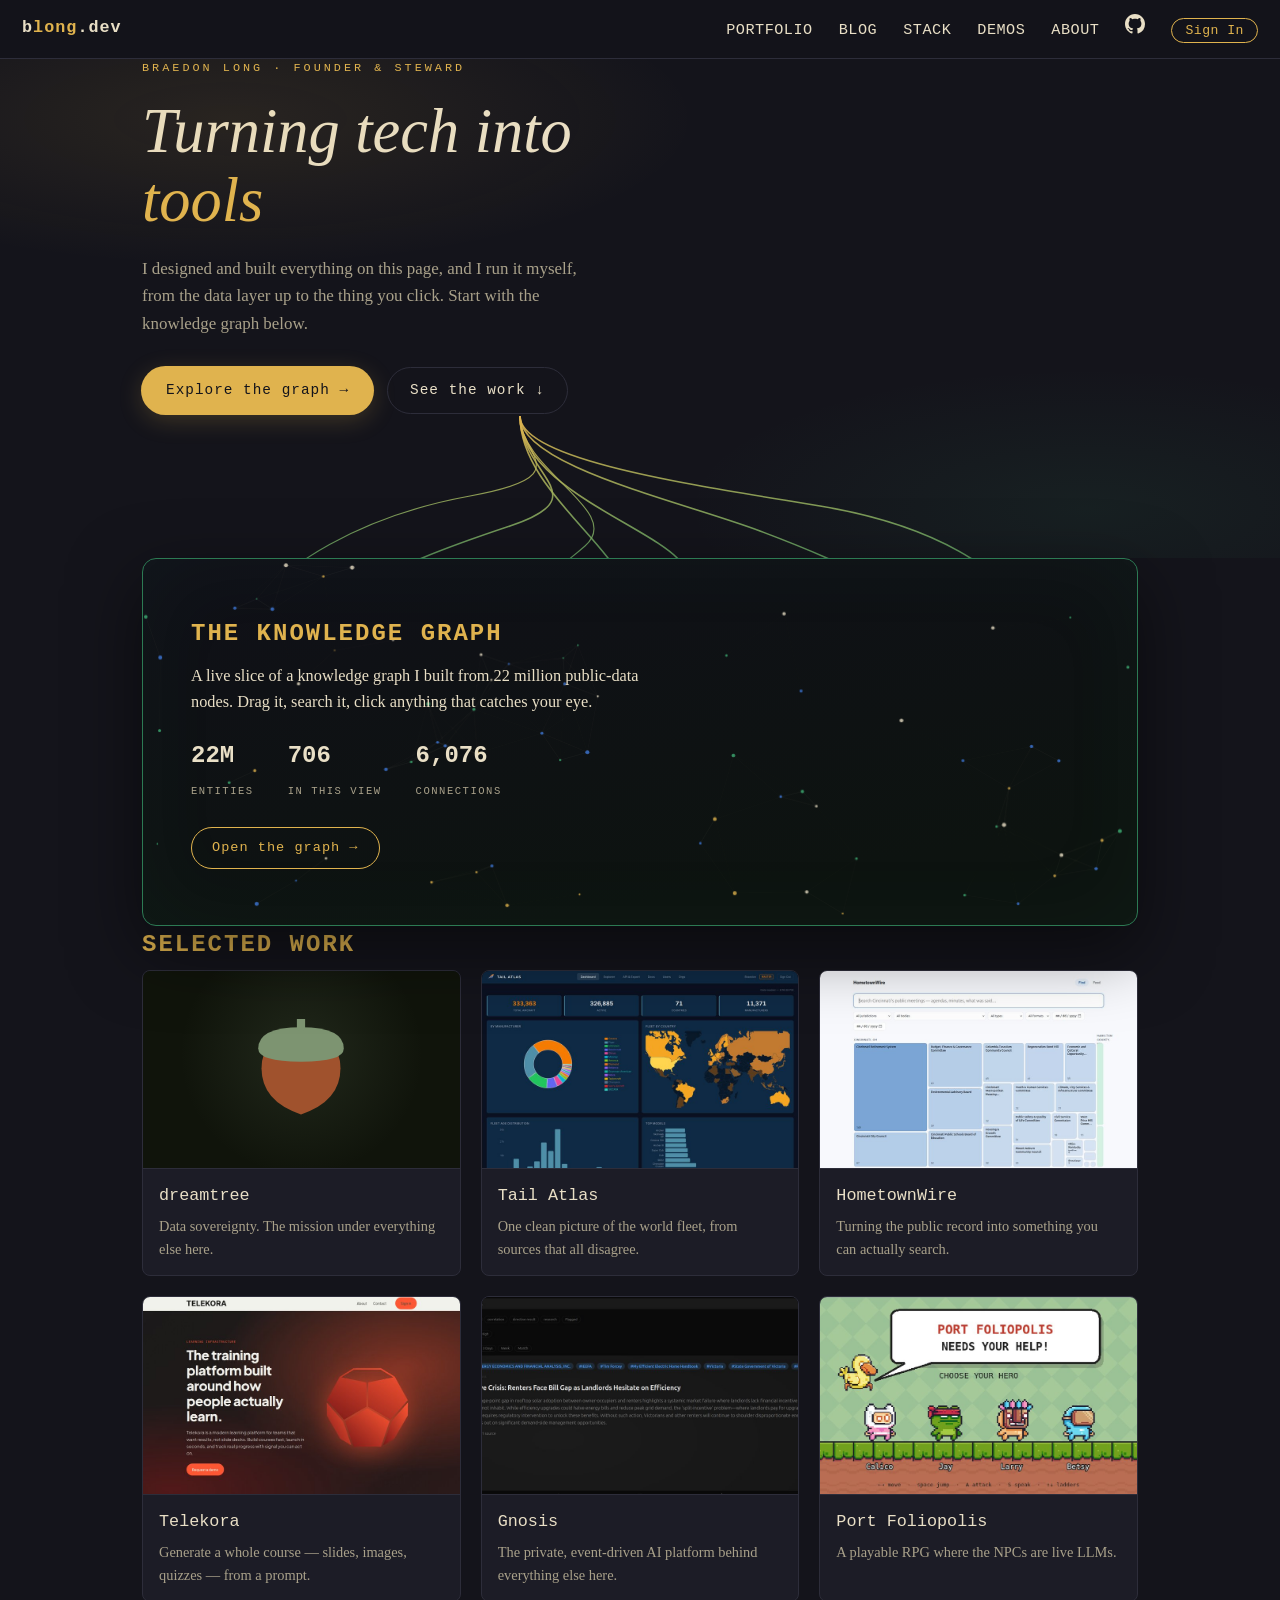
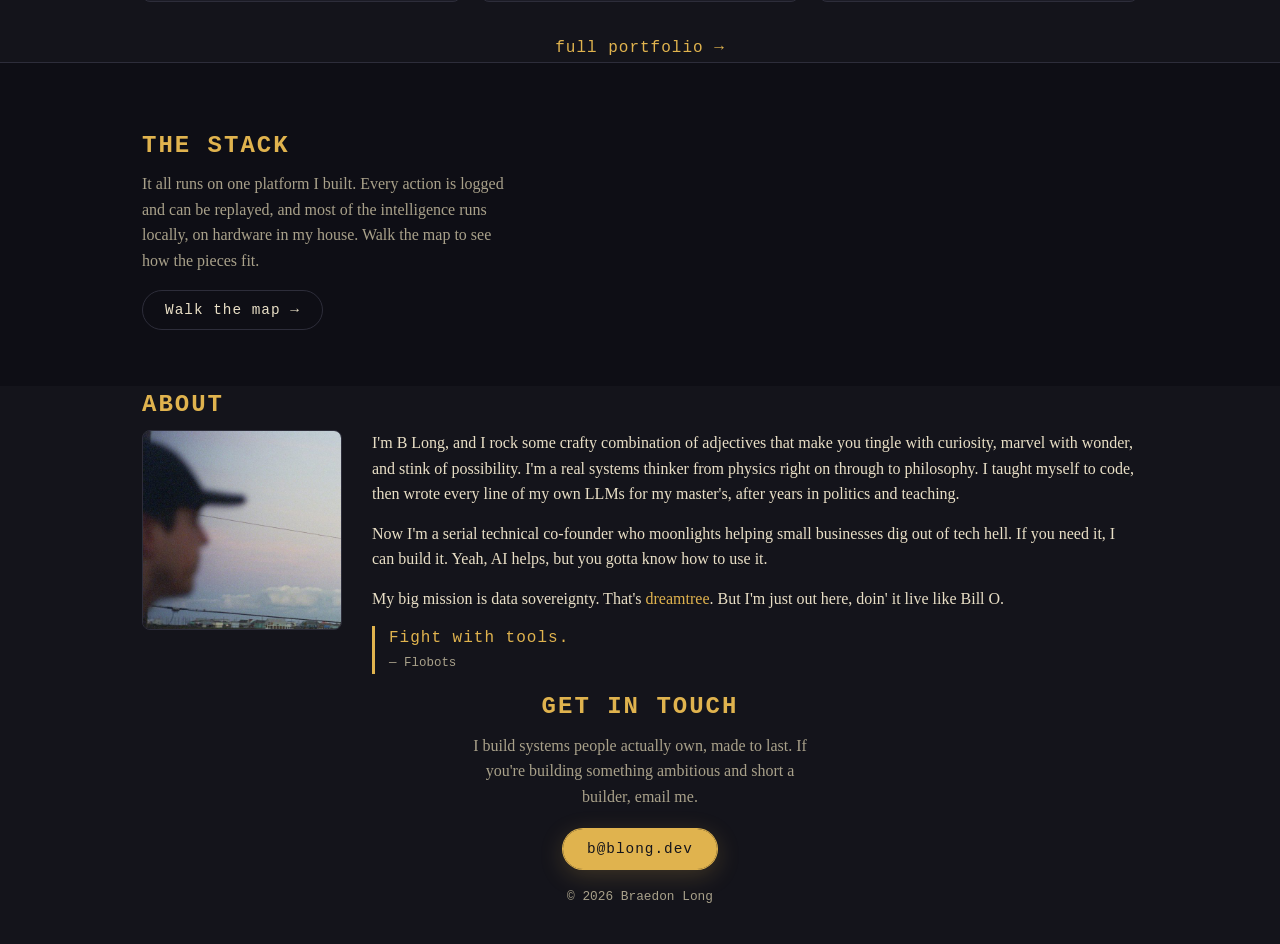
==== index.html @ 85d585c2 "Rebuild home as a landing page; move game to /demos - New DreamTree-tinted lander at index.html: her" ====
<!doctype html>
<html lang="en">
<head>
  <meta charset="utf-8">
  <title>Braedon Long — blong.dev</title>
  <meta name="viewport" content="width=device-width, initial-scale=1, viewport-fit=cover">
  <meta name="description" content="Braedon Long turns technology into tools people own. Explore the systems, the platform, and the demos behind the work.">
  <link rel="icon" type="image/svg+xml" href="/favicon.svg">
  <link rel="icon" type="image/png" href="/favicon.png">
  <link rel="apple-touch-icon" href="/apple-touch-icon.png">
  <meta name="theme-color" content="#0a0a0a">
  <link rel="stylesheet" href="/site.css">
  <script src="/site.js" defer></script>
  <style>
    /* ── lander-only styles (shell) — obsidian grove: gold canopy, green roots ── */
    :root{ --moss:#3fae74; --moss-dim:#2c7a53; }
    main.lander{max-width:none;padding:0;}
    .lander section{border-bottom:none;padding:0;}
    .wrap{max-width:1040px;margin:0 auto;padding:0 22px;}

    /* hero — canopy. Copy lives here; the roots pull the eye down into the graph. */
    .dt-hero{position:relative;padding:72px 0 0;overflow:hidden;}
    .dt-hero::before{content:"";position:absolute;inset:0;pointer-events:none;
      background:
        radial-gradient(52% 42% at 18% 12%, rgba(224,179,78,.10), transparent 70%),
        radial-gradient(45% 40% at 85% 90%, rgba(63,174,116,.08), transparent 70%);}
    .dt-eyebrow{font-family:'Courier New',monospace;font-size:.74rem;letter-spacing:3px;
      text-transform:uppercase;color:var(--gold);margin:0 0 18px;}
    .dt-hero h1{font-family:Georgia,serif;font-style:italic;font-weight:normal;
      font-size:clamp(2.1rem,5.6vw,3.9rem);line-height:1.12;letter-spacing:0;
      text-transform:none;color:var(--parchment);margin:0 0 20px;max-width:17ch;}
    .dt-hero h1 em{font-style:italic;color:var(--gold);}
    .dt-sub{color:var(--parchment-dim);font-size:1.06rem;max-width:52ch;margin:0 0 30px;}
    .dt-ctas{display:flex;gap:14px;flex-wrap:wrap;align-items:center;margin-bottom:8px;}
    .btn-root{font-family:'Courier New',monospace;font-size:.9rem;letter-spacing:1px;
      color:var(--obsidian);background:var(--gold);border-radius:99px;padding:12px 24px;
      box-shadow:0 0 0 1px var(--gold), 0 6px 24px rgba(224,179,78,.22);
      transition:transform .15s, box-shadow .15s;}
    .btn-root:hover{text-decoration:none;transform:translateY(-2px);
      box-shadow:0 0 0 1px var(--gold), 0 10px 32px rgba(224,179,78,.34);}
    .btn-ghost{font-family:'Courier New',monospace;font-size:.9rem;letter-spacing:1px;
      color:var(--parchment);border:1px solid var(--line);border-radius:99px;padding:11px 22px;}
    .btn-ghost:hover{text-decoration:none;border-color:var(--moss);color:var(--moss);}

    /* the roots — grow out of the hero, terminate in the graph panel */
    .dt-roots{display:block;width:100%;height:200px;margin:-6px 0 -58px;pointer-events:none;}
    .dt-roots path{fill:none;stroke:url(#rootGrad);stroke-width:1.6;stroke-linecap:round;
      stroke-dasharray:1;stroke-dashoffset:1;animation:grow 2.4s ease-out forwards;}
    .dt-roots path:nth-child(odd){animation-delay:.35s;}
    .dt-roots path:nth-child(3n){animation-delay:.7s;stroke-width:1.1;}
    .dt-roots circle{fill:var(--moss);opacity:0;animation:tip 1s ease-out 2.2s forwards;}
    @keyframes grow{to{stroke-dashoffset:0;}}
    @keyframes tip{to{opacity:.85;}}
    @media (prefers-reduced-motion: reduce){
      .dt-roots path{animation:none;stroke-dashoffset:0;}
      .dt-roots circle{animation:none;opacity:.85;}
    }

    /* the graph panel — where the roots lead; the whole panel is the click */
    .dt-kg{position:relative;display:block;border:1px solid var(--moss-dim);border-radius:14px;
      background:linear-gradient(170deg,#101018,#0d1310 80%);overflow:hidden;
      padding:56px 48px;margin:0 auto;max-width:996px;
      box-shadow:0 24px 70px rgba(0,0,0,.5), inset 0 0 90px rgba(63,174,116,.05);
      transition:border-color .2s, box-shadow .2s;}
    .dt-kg:hover{text-decoration:none;border-color:var(--gold);
      box-shadow:0 24px 70px rgba(0,0,0,.55), 0 0 44px rgba(224,179,78,.13);}
    .dt-kg canvas{position:absolute;inset:0;width:100%;height:100%;pointer-events:none;}
    .dt-kg .kg-body{position:relative;max-width:30rem;}
    .dt-kg h2{margin-bottom:10px;}
    .dt-kg .kg-line{color:var(--parchment);font-size:1.02rem;margin:0 0 22px;}
    .dt-stats{display:flex;gap:34px;flex-wrap:wrap;margin:0 0 26px;}
    .dt-stat b{display:block;font-family:'Courier New',monospace;font-weight:bold;
      font-size:1.5rem;color:var(--parchment);}
    .dt-stat span{font-family:'Courier New',monospace;font-size:.66rem;letter-spacing:1.5px;
      text-transform:uppercase;color:var(--parchment-dim);}
    .kg-cta{display:inline-block;font-family:'Courier New',monospace;font-size:.85rem;
      letter-spacing:1px;color:var(--gold);border:1px solid var(--gold);border-radius:99px;padding:9px 20px;}
    .dt-kg:hover .kg-cta{background:var(--gold);color:var(--obsidian);}

    /* selected work + stack strip + closer */
    .dt-work{padding:76px 0 64px;}
    .dt-more{text-align:center;margin:34px 0 0;font-family:'Courier New',monospace;letter-spacing:1px;}
    .dt-stack{position:relative;border-top:1px solid var(--line);border-bottom:1px solid var(--line);
      background:#0e0e15 url('/stack/system-map.svg') center/cover no-repeat;}
    .dt-stack::before{content:"";position:absolute;inset:0;
      background:linear-gradient(90deg, rgba(14,14,21,.97) 34%, rgba(14,14,21,.72));}
    .dt-stack .wrap{position:relative;padding-top:64px;padding-bottom:64px;}
    .dt-stack p{color:var(--parchment-dim);max-width:46ch;margin:0 0 22px;}
    .dt-close{text-align:center;padding:78px 22px 70px;}
    .dt-close p{color:var(--parchment-dim);max-width:44ch;margin:0 auto 26px;}
    .dt-about{padding:72px 0;}

    @media(max-width:640px){
      .dt-hero{padding-top:48px;}
      .dt-roots{height:120px;margin-bottom:-34px;}
      .dt-kg{padding:40px 24px;margin:0 14px;}
      .dt-stats{gap:22px;}
    }
  </style>
</head>
<body>
  <main class="lander">

    <!-- ═══ hero — the canopy ═══ -->
    <section class="dt-hero">
      <div class="wrap">
        <p class="dt-eyebrow">Braedon Long · founder &amp; steward</p>
        <h1>Turning tech into <em>tools</em></h1>
        <p class="dt-sub">I designed and built everything on this page, and I run it myself, from the data layer up to the thing you click. Start with the knowledge graph below.</p>
        <div class="dt-ctas">
          <a class="btn-root" href="/demos/powergraph">Explore the graph →</a>
          <a class="btn-ghost" href="#work">See the work ↓</a>
        </div>
      </div>

      <!-- the roots: gold canopy fading to living green, ending at the graph -->
      <svg class="dt-roots" viewBox="0 0 1200 200" preserveAspectRatio="xMidYMax meet" aria-hidden="true">
        <defs>
          <linearGradient id="rootGrad" x1="0" y1="0" x2="0" y2="1">
            <stop offset="0" stop-color="#e0b34e" stop-opacity=".9"/>
            <stop offset="1" stop-color="#3fae74" stop-opacity=".8"/>
          </linearGradient>
        </defs>
        <path pathLength="1" d="M480,0 C480,60 560,80 470,110 C380,140 330,160 300,196"/>
        <path pathLength="1" d="M480,0 C480,55 585,95 545,130 C505,165 480,175 460,196"/>
        <path pathLength="1" d="M480,0 C480,70 610,110 640,145 C670,180 690,188 700,196"/>
        <path pathLength="1" d="M480,0 C480,50 640,85 720,115 C800,145 850,170 880,196"/>
        <path pathLength="1" d="M480,0 C480,40 540,60 430,80 C320,100 240,150 210,196"/>
        <path pathLength="1" d="M480,0 C480,45 660,70 780,90 C900,110 960,155 990,196"/>
        <path pathLength="1" d="M480,0 C480,80 598,140 590,196"/>
        <circle cx="300" cy="196" r="2.5"/><circle cx="460" cy="196" r="2"/>
        <circle cx="590" cy="196" r="2.5"/><circle cx="700" cy="196" r="2"/>
        <circle cx="880" cy="196" r="2.5"/><circle cx="990" cy="196" r="2"/>
        <circle cx="210" cy="196" r="2"/>
      </svg>
    </section>

    <!-- ═══ the graph — where the roots lead; one big click ═══ -->
    <section>
      <a class="dt-kg" href="/demos/powergraph" aria-label="Explore the World Power Graph demo">
        <canvas id="kgc" aria-hidden="true"></canvas>
        <div class="kg-body">
          <h2>The Knowledge Graph</h2>
          <p class="kg-line">A live slice of a knowledge graph I built from 22 million public-data nodes. Drag it, search it, click anything that catches your eye.</p>
          <div class="dt-stats">
            <div class="dt-stat"><b>22M</b><span>entities</span></div>
            <div class="dt-stat"><b>706</b><span>in this view</span></div>
            <div class="dt-stat"><b>6,076</b><span>connections</span></div>
          </div>
          <span class="kg-cta">Open the graph →</span>
        </div>
      </a>
    </section>

    <!-- ═══ selected work ═══ -->
    <section class="dt-work" id="work">
      <div class="wrap">
        <h2>Selected Work</h2>
        <div class="tiles">
          <a class="tile" href="https://dreamtree.org" target="_blank" rel="noopener">
            <div class="shot" style="background:url('/assets/portfolio/dreamtree-acorn.svg') no-repeat center/auto 52%, radial-gradient(circle at 50% 42%, rgba(125,148,113,.16), transparent 62%), #10140b"></div>
            <div class="body"><div class="name">dreamtree</div>
              <div class="one">Data sovereignty. The mission under everything else here.</div></div>
          </a>
          <a class="tile" href="/projects/tail-atlas">
            <div class="shot" style="background-image:url('/assets/portfolio/tailatlas.jpg')"></div>
            <div class="body"><div class="name">Tail Atlas</div>
              <div class="one">One clean picture of the world fleet, from sources that all disagree.</div></div>
          </a>
          <a class="tile" href="/projects/hometownwire">
            <div class="shot" style="background-image:url('/assets/portfolio/hometownwire.jpg')"></div>
            <div class="body"><div class="name">HometownWire</div>
              <div class="one">Turning the public record into something you can actually search.</div></div>
          </a>
          <a class="tile" href="/projects/telekora">
            <div class="shot" style="background-image:url('/assets/portfolio/telekora.jpg')"></div>
            <div class="body"><div class="name">Telekora</div>
              <div class="one">Generate a whole course — slides, images, quizzes — from a prompt.</div></div>
          </a>
          <a class="tile" href="/projects/gnosis">
            <div class="shot" style="background-image:url('/assets/portfolio/feed.jpg')"></div>
            <div class="body"><div class="name">Gnosis</div>
              <div class="one">The private, event-driven AI platform behind everything else here.</div></div>
          </a>
          <a class="tile" href="/demos/port-foliopolis">
            <div class="shot" style="background-image:url('/assets/portfolio/portfoliopolis.jpg')"></div>
            <div class="body"><div class="name">Port Foliopolis</div>
              <div class="one">A playable RPG where the NPCs are live LLMs.</div></div>
          </a>
        </div>
        <p class="dt-more"><a href="/portfolio">full portfolio →</a></p>
      </div>
    </section>

    <!-- ═══ the stack — map teaser ═══ -->
    <section class="dt-stack">
      <div class="wrap">
        <h2>The Stack</h2>
        <p>It all runs on one platform I built. Every action is logged and can be replayed, and most of the intelligence runs locally, on hardware in my house. Walk the map to see how the pieces fit.</p>
        <a class="btn-ghost" href="/stack">Walk the map →</a>
      </div>
    </section>

    <!-- ═══ about — his voice, at the bottom ═══ -->
    <section class="dt-about">
      <div class="wrap">
        <h2>About</h2>
        <div class="about-grid">
          <img src="/assets/portfolio/braedon.jpg" alt="Braedon Long">
          <div>
            <p>I'm B Long, and I rock some crafty combination of adjectives that make you tingle with curiosity, marvel with wonder, and stink of possibility. I'm a real systems thinker from physics right on through to philosophy. I taught myself to code, then wrote every line of my own LLMs for my master's, after years in politics and teaching.</p>
            <p>Now I'm a serial technical co-founder who moonlights helping small businesses dig out of tech hell. If you need it, I can build it. Yeah, AI helps, but you gotta know how to use it.</p>
            <p>My big mission is data sovereignty. That's <a href="https://dreamtree.org" target="_blank" rel="noopener">dreamtree</a>. But I'm just out here, doin' it live like Bill O.</p>
            <p class="creed">Fight with tools.<span>— Flobots</span></p>
          </div>
        </div>
      </div>
    </section>

    <!-- ═══ closer ═══ -->
    <section class="dt-close">
      <h2>Get in touch</h2>
      <p>I build systems people actually own, made to last. If you're building something ambitious and short a builder, email me.</p>
      <a class="btn-root" href="mailto:b@blong.dev">b@blong.dev</a>
    </section>

  </main>

  <script>
    // Constellation drift inside the graph panel — a taste of the KG before the click.
    (function () {
      const cv = document.getElementById('kgc'), cx = cv.getContext('2d');
      const still = matchMedia('(prefers-reduced-motion: reduce)').matches;
      const COLORS = ['#e0b34e', '#3fae74', '#e9dfc6', '#3f78d8'];
      let W, H, pts = [];
      function size() {
        const r = cv.parentElement.getBoundingClientRect();
        W = cv.width = r.width * devicePixelRatio; H = cv.height = r.height * devicePixelRatio;
        const n = Math.min(70, Math.floor(r.width / 14));
        pts = Array.from({ length: n }, () => ({
          x: Math.random() * W, y: Math.random() * H,
          vx: (Math.random() - .5) * .12 * devicePixelRatio, vy: (Math.random() - .5) * .12 * devicePixelRatio,
          r: (Math.random() * 1.4 + .7) * devicePixelRatio, c: COLORS[Math.random() * COLORS.length | 0],
        }));
      }
      function frame() {
        cx.clearRect(0, 0, W, H);
        const link = 110 * devicePixelRatio;
        for (let i = 0; i < pts.length; i++) for (let j = i + 1; j < pts.length; j++) {
          const a = pts[i], b = pts[j], d = Math.hypot(a.x - b.x, a.y - b.y);
          if (d < link) {
            cx.strokeStyle = 'rgba(233,223,198,' + (0.10 * (1 - d / link)).toFixed(3) + ')';
            cx.lineWidth = devicePixelRatio * .6;
            cx.beginPath(); cx.moveTo(a.x, a.y); cx.lineTo(b.x, b.y); cx.stroke();
          }
        }
        for (const p of pts) {
          p.x = (p.x + p.vx + W) % W; p.y = (p.y + p.vy + H) % H;
          cx.globalAlpha = .8; cx.fillStyle = p.c;
          cx.beginPath(); cx.arc(p.x, p.y, p.r, 0, 7); cx.fill(); cx.globalAlpha = 1;
        }
        if (!still) requestAnimationFrame(frame);
      }
      size(); frame();
      addEventListener('resize', () => { size(); if (still) frame(); });
    })();
  </script>
</body>
</html>
---- site.css ----
/* blong.dev — shared site styles (obsidian + parchment).
   Loaded by every page; nav + footer are injected by site.js. */
:root{
  --obsidian:#14141b; --obsidian-2:#1c1c26; --line:#2d2d3a;
  --parchment:#e9dfc6; --parchment-dim:#a9a18a; --gold:#e0b34e;
  --red:#e0502a; --blue:#3f78d8; --green:#3fae74;
}
*{box-sizing:border-box;}
html{scroll-behavior:smooth;}
body{margin:0;background:var(--obsidian);color:var(--parchment);
  font-family:Georgia,'Times New Roman',serif;line-height:1.6;
  min-height:100vh;display:flex;flex-direction:column;}
a{color:var(--gold);text-decoration:none;}
a:hover{text-decoration:underline;}
h1,h2,h3,nav,.mono,.badge,.brand{font-family:'Courier New',monospace;}

/* ===== nav (injected by site.js) ===== */
nav{position:sticky;top:0;z-index:50;display:flex;align-items:center;justify-content:space-between;
  padding:14px 22px;background:rgba(20,20,27,.92);backdrop-filter:blur(6px);border-bottom:1px solid var(--line);}
.brand{font-weight:bold;font-size:1.05rem;color:var(--parchment);letter-spacing:1px;}
.brand b{color:var(--gold);}
.nav-links a{color:var(--parchment);margin-left:26px;font-size:.95rem;letter-spacing:.5px;text-transform:uppercase;}
.nav-links a:hover{color:var(--gold);text-decoration:none;}
.nav-links a.active{color:var(--gold);border-bottom:2px solid var(--gold);padding-bottom:2px;}
.nav-links a.signin{border:1px solid var(--gold);color:var(--gold);padding:4px 13px;border-radius:99px;font-size:.82rem;text-transform:none;}
.nav-links a.signin:hover{background:var(--gold);color:var(--obsidian);text-decoration:none;}
.nav-links a.gh-link{display:inline-flex;align-items:center;padding:0;}
.nav-links a.gh-link svg{fill:var(--parchment);display:block;}
.nav-links a.gh-link:hover svg{fill:var(--gold);}
.nav-toggle{display:none;background:none;border:none;color:var(--parchment);font-size:1.5rem;line-height:1;cursor:pointer;padding:0 2px;font-family:inherit;}
.nav-toggle:hover{color:var(--gold);}

main{flex:1;width:100%;max-width:1040px;margin:0 auto;padding:0 22px;}
section{padding:54px 0;border-bottom:1px solid var(--line);}
section:last-of-type{border-bottom:none;}
h2{font-size:1.5rem;color:var(--gold);margin:0 0 6px;letter-spacing:2px;text-transform:uppercase;}
.section-sub{color:var(--parchment-dim);margin:0 0 28px;font-size:.95rem;}
.page-head{padding:46px 0 10px;}

/* ===== Home: the Gameboy ===== */
/* The device is one fixed-aspect unit; its size is the largest box that fits
   both 84vh tall and 94vw wide (capped), so it spans phone -> desktop cleanly. */
.gb-stage{display:flex;flex-direction:column;align-items:center;justify-content:center;
  flex:1;padding:14px 12px 8px;}
.gb{
  position:relative;
  aspect-ratio:2 / 3;
  height:min(86vh, 94vw * 3 / 2, 600px);
  background:linear-gradient(157deg,#26262f,#15151c 72%);
  border:1px solid #34343f;
  border-radius:18px 18px 64px 18px;
  box-shadow:0 18px 50px rgba(0,0,0,.55), inset 0 1px 0 rgba(255,255,255,.06);
  padding:2.4% 3.2% 2.8%;
  display:flex;flex-direction:column;
  font-family:'Courier New',monospace;
  user-select:none;-webkit-user-select:none;
}
.gb-top{display:flex;align-items:center;gap:7px;color:var(--parchment-dim);
  font-size:.58rem;letter-spacing:1.5px;text-transform:uppercase;padding:0 2% 1%;}
.gb-led{width:7px;height:7px;border-radius:50%;background:var(--red);box-shadow:0 0 6px var(--red);}
.gb-top .grille{margin-left:auto;display:flex;gap:3px;}
.gb-top .grille i{display:block;width:2px;height:9px;background:#2d2d3a;border-radius:2px;}

.gb-screen-frame{background:#0b0b11;border:1px solid #2d2d3a;
  border-radius:7px 7px 18px 7px;padding:2.4%;box-shadow:inset 0 1px 4px rgba(0,0,0,.5);}
#game{position:relative;width:100%;aspect-ratio:5 / 3;background:#000;border-radius:3px;overflow:hidden;
  box-shadow:0 0 0 1px #000;}
/* absolute so the canvas's intrinsic size never feeds back up and inflates the device */
#game canvas{image-rendering:pixelated;display:block;position:absolute;top:0;left:0;}
.gb-brand{text-align:center;color:var(--gold);font-weight:bold;letter-spacing:2px;
  font-size:clamp(.7rem,2.4vw,1rem);margin:2.6% 0 1%;}
.gb-brand b{color:var(--parchment);}

/* controls: d-pad bottom-left, face buttons bottom-right (offset triangle) */
.gb-controls{position:relative;flex:1;min-height:0;touch-action:none;}
.gb-dpad{position:absolute;left:3%;top:50%;transform:translateY(-50%);width:37%;aspect-ratio:1;}
.gb-dpad .bar{position:absolute;background:#2a2a36;border:1px solid #3a3a47;border-radius:5px;}
.gb-dpad .bar.h{top:34%;left:0;width:100%;height:32%;}
.gb-dpad .bar.v{left:34%;top:0;width:32%;height:100%;}
.gb-dpad button{position:absolute;background:transparent;border:none;padding:0;cursor:pointer;
  color:var(--parchment-dim);font-size:.7rem;display:flex;align-items:center;justify-content:center;}
.gb-dpad .d-left{left:0;top:34%;width:35%;height:32%;justify-content:flex-start;padding-left:6%;}
.gb-dpad .d-right{right:0;top:34%;width:35%;height:32%;justify-content:flex-end;padding-right:6%;}
.gb-dpad .d-up{left:34%;top:0;width:32%;height:35%;align-items:flex-start;}
.gb-dpad .d-down{left:34%;bottom:0;width:32%;height:35%;align-items:flex-end;}
.gb-dpad button.pressed ~ .bar,.gb-dpad button:active{color:var(--parchment);}
.gb-dpad .lit{background:#3a3a47 !important;}

.gb-buttons{position:absolute;right:3%;top:50%;transform:translateY(-50%);width:45%;aspect-ratio:1;}
.gb-btn{position:absolute;width:39%;aspect-ratio:1;border-radius:50%;border:none;
  color:#fff;font-weight:bold;font-family:inherit;font-size:clamp(.7rem,2.4vw,1.05rem);
  cursor:pointer;box-shadow:0 3px 0 rgba(0,0,0,.4), inset 0 2px 2px rgba(255,255,255,.25);
  transition:transform .04s, filter .04s;touch-action:none;}
.gb-btn.s{top:0;left:4%;background:var(--green);}     /* green, top-left */
.gb-btn.a{bottom:0;left:4%;background:var(--red);}     /* red,   bottom-left */
.gb-btn.j{top:30.5%;right:0;background:var(--blue);}   /* blue,  apex right */
.gb-btn:active,.gb-btn.pressed{transform:translateY(3px) scale(.93);
  filter:brightness(.82);box-shadow:0 0 0 rgba(0,0,0,.4);}

.gb-hint{color:var(--parchment-dim);font-family:'Courier New',monospace;
  font-size:.78rem;text-align:center;margin:4px 0 18px;padding:0 16px;}
.gb-hint .src{color:var(--gold);}
.gb-hint .hint-key{display:none;}
.gb-hint .hint-touch{display:inline;}

/* ===== github / source link ===== */
.gh{display:flex;align-items:center;gap:16px;max-width:560px;margin:0 auto;
  background:var(--obsidian-2);border:1px solid var(--line);border-radius:8px;padding:18px 22px;color:var(--parchment);}
.gh:hover{border-color:var(--gold);text-decoration:none;}
.gh svg{flex:none;fill:var(--parchment);}
.gh .repo{font-family:'Courier New',monospace;color:var(--gold);}
.gh .blurb{font-size:.9rem;color:var(--parchment-dim);}

/* ===== portfolio / demo tiles ===== */
.tiles{display:grid;grid-template-columns:repeat(auto-fill,minmax(290px,1fr));gap:20px;}
.tile{background:var(--obsidian-2);border:1px solid var(--line);border-radius:8px;overflow:hidden;
  display:flex;flex-direction:column;transition:border-color .15s,transform .15s;cursor:pointer;}
.tile:hover{border-color:var(--gold);transform:translateY(-3px);text-decoration:none;}
.tile .shot{aspect-ratio:16/10;background:#0f0f15 center/cover no-repeat;border-bottom:1px solid var(--line);}
.tile .shot.ph{display:flex;align-items:center;justify-content:center;color:var(--parchment-dim);
  font-family:'Courier New',monospace;font-size:.8rem;letter-spacing:1px;}
.tile .body{padding:14px 16px;}
.tile .name{font-family:'Courier New',monospace;font-size:1.05rem;color:var(--parchment);display:flex;align-items:center;gap:8px;}
.tile .name a{color:var(--parchment);}
.tile .name a:hover{color:var(--gold);}
.tile .one{color:var(--parchment-dim);font-size:.9rem;margin-top:5px;}
.badge{font-size:.62rem;letter-spacing:1px;text-transform:uppercase;padding:2px 7px;border-radius:99px;border:1px solid;}
.badge.live{color:#9ad9a0;border-color:#3c6b41;}
.badge.flight{color:var(--gold);border-color:#6b5524;}
.badge.deployed{color:#8fc7e0;border-color:#37596b;}
.badge.shipped{color:#c3a0e8;border-color:#574879;}

/* portfolio bands + expandable case studies */
.band{margin:40px 0 16px;}
.band:first-of-type{margin-top:12px;}
.band-head{font-family:'Courier New',monospace;color:var(--parchment);font-size:1rem;
  letter-spacing:2px;text-transform:uppercase;margin:0 0 4px;display:flex;align-items:center;gap:12px;}
.band-head::after{content:"";flex:1;height:1px;background:var(--line);}
.band-sub{color:var(--parchment-dim);font-size:.85rem;margin:0 0 18px;max-width:680px;}
.tile .role{font-family:'Courier New',monospace;font-size:.66rem;letter-spacing:1px;
  text-transform:uppercase;color:var(--parchment-dim);margin-top:7px;}
.tile .role b{color:var(--gold);font-weight:normal;}
.tile.concept .body{padding-top:16px;}

/* workforce roster — the agents not given a marquee tile */
.roster{margin:20px 0 4px;display:grid;gap:20px;}
.roster-label{font-family:'Courier New',monospace;font-size:.66rem;letter-spacing:1px;
  text-transform:uppercase;color:var(--parchment-dim);margin-bottom:9px;}
.roster-list{list-style:none;display:flex;flex-wrap:wrap;gap:8px;margin:0;padding:0;}
.roster-list li{background:var(--obsidian-2);border:1px solid var(--line);border-radius:6px;
  padding:6px 10px;font-family:'Courier New',monospace;font-size:.8rem;color:var(--parchment);
  display:flex;align-items:center;gap:8px;}
.roster-list li span{font-size:.58rem;letter-spacing:.5px;text-transform:uppercase;
  border:1px solid var(--line);border-radius:99px;padding:1px 6px;color:var(--parchment-dim);}
.roster-list li span.fr{color:#8fc7e0;border-color:#37596b;}
.roster-list li span.lo{color:var(--gold);border-color:#6b5524;}
.roster-note{color:var(--parchment-dim);font-size:.85rem;line-height:1.5;margin:0;max-width:700px;}
.roster-note b{color:var(--parchment);font-weight:normal;}
.card-cue{margin-top:11px;border-top:1px solid var(--line);padding:9px 0 0;
  font-family:'Courier New',monospace;font-size:.68rem;letter-spacing:1px;text-transform:uppercase;color:var(--gold);}
.card-cue::before{content:"▸";margin-right:6px;}
.tile:hover .card-cue{color:var(--parchment);}

/* case-study overlay — lays over the page so tiles never shift */
.case-modal{position:fixed;inset:0;z-index:60;display:none;align-items:center;justify-content:center;
  background:rgba(10,10,14,.72);padding:20px;}
.case-modal.open{display:flex;}
.case-panel{position:relative;background:var(--obsidian-2);border:1px solid var(--gold);border-radius:10px;
  max-width:560px;width:100%;max-height:82vh;overflow:auto;padding:26px 26px 28px;box-shadow:0 24px 60px rgba(0,0,0,.6);}
.case-x{position:absolute;top:12px;right:12px;width:30px;height:30px;border:none;border-radius:6px;
  background:#2a2a36;color:var(--parchment);font-size:18px;line-height:1;cursor:pointer;font-family:'Courier New',monospace;}
.case-x:hover{background:var(--red);color:#fff;}
.case-title{font-family:'Courier New',monospace;color:var(--gold);font-size:1.3rem;margin:0 34px 2px 0;letter-spacing:1px;}
.case-sub{color:var(--parchment-dim);font-style:italic;font-size:.9rem;margin:0 0 14px;}
.case-content p{color:var(--parchment);font-size:.92rem;line-height:1.55;margin:0 0 14px;}
.case-content p:last-child{margin-bottom:0;}
.case-content p>b:first-child{display:block;color:var(--gold);font-family:'Courier New',monospace;
  font-size:.64rem;letter-spacing:1px;text-transform:uppercase;font-weight:normal;margin-bottom:3px;}
.case-content strong{color:var(--parchment);font-weight:bold;}
.case-visit{display:inline-block;margin-top:18px;font-family:'Courier New',monospace;font-size:.8rem;
  letter-spacing:.5px;color:var(--gold);border:1px solid var(--gold);border-radius:99px;padding:6px 15px;text-decoration:none;}
.case-visit:hover{background:var(--gold);color:var(--obsidian);text-decoration:none;}
.tile .shot.ph a,.tile .shot.ph{color:var(--parchment-dim);text-decoration:none;}
.port-closer{font-family:'Courier New',monospace;color:var(--gold);font-size:1rem;
  letter-spacing:1px;text-align:center;margin:50px 0 6px;padding-top:28px;border-top:1px solid var(--line);}

/* ===== about ===== */
.about-grid{display:grid;grid-template-columns:200px 1fr;gap:30px;align-items:start;}
.about-grid img{width:200px;height:200px;object-fit:cover;border-radius:8px;border:1px solid var(--line);}
.about-grid p{margin:0 0 14px;}
.creed{margin-top:24px;padding-left:14px;border-left:3px solid var(--gold);
  font-family:'Courier New',monospace;color:var(--gold);font-size:1rem;letter-spacing:1px;}
.creed span{display:block;color:var(--parchment-dim);font-size:.78rem;letter-spacing:0;margin-top:3px;}

/* ===== footer (injected by site.js) ===== */
footer{text-align:center;padding:26px 22px 36px;color:var(--parchment-dim);font-family:'Courier New',monospace;font-size:.8rem;}
footer a{color:var(--parchment-dim);}

@media(max-width:620px){
  .about-grid{grid-template-columns:1fr;}
  .about-grid img{width:160px;height:160px;}
  .nav-links a{margin-left:16px;font-size:.85rem;}
  .nav-links a.signin{margin-left:16px;}
  main{padding:0 16px;}
}
@media(max-width:480px){
  nav{padding:11px 14px;}
  .brand{font-size:.95rem;letter-spacing:0;}
}

/* mobile: collapse the nav into a hamburger menu */
@media(max-width:620px){
  .nav-toggle{display:block;}
  .nav-links{
    display:none;position:absolute;top:100%;left:0;right:0;
    flex-direction:column;align-items:stretch;
    background:rgba(20,20,27,.98);border-bottom:1px solid var(--line);
    padding:4px 0;box-shadow:0 14px 30px rgba(0,0,0,.55);
  }
  nav.open .nav-links{display:flex;}
  .nav-links a{margin:0;padding:13px 22px;font-size:.95rem;letter-spacing:1px;border-top:1px solid var(--line);text-transform:uppercase;}
  .nav-links a:first-child{border-top:none;}
  .nav-links a.gh-link{padding:13px 22px;}
  .nav-links a.signin{margin:10px 22px;padding:9px 0;text-align:center;}
}

/* ===== Desktop / mouse: drop the handheld — play the game big with the keyboard. =====
   The Gameboy shell is the touch presentation; a full viewport with a precise
   pointer gets the original near-full-screen game instead. */
@media (min-width:900px) and (hover:hover){
  .gb-stage{padding:22px 16px 10px;}
  .gb{                                   /* unwrap the device shell */
    aspect-ratio:auto;height:auto;width:100%;max-width:100%;
    background:none;border:none;border-radius:0;box-shadow:none;padding:0;display:block;}
  .gb-top,.gb-brand,.gb-controls{display:none;}
  .gb-screen-frame{                      /* simple framed screen, near-full-size */
    width:min(95vw, 86vh * 5 / 3, 1280px);margin:0 auto;
    background:none;border:none;border-radius:0;box-shadow:none;padding:0;}
  #game{border-radius:6px;border:1px solid var(--line);box-shadow:0 16px 44px rgba(0,0,0,.5);}
  .gb-hint .hint-touch{display:none;}
  .gb-hint .hint-key{display:inline;}
}
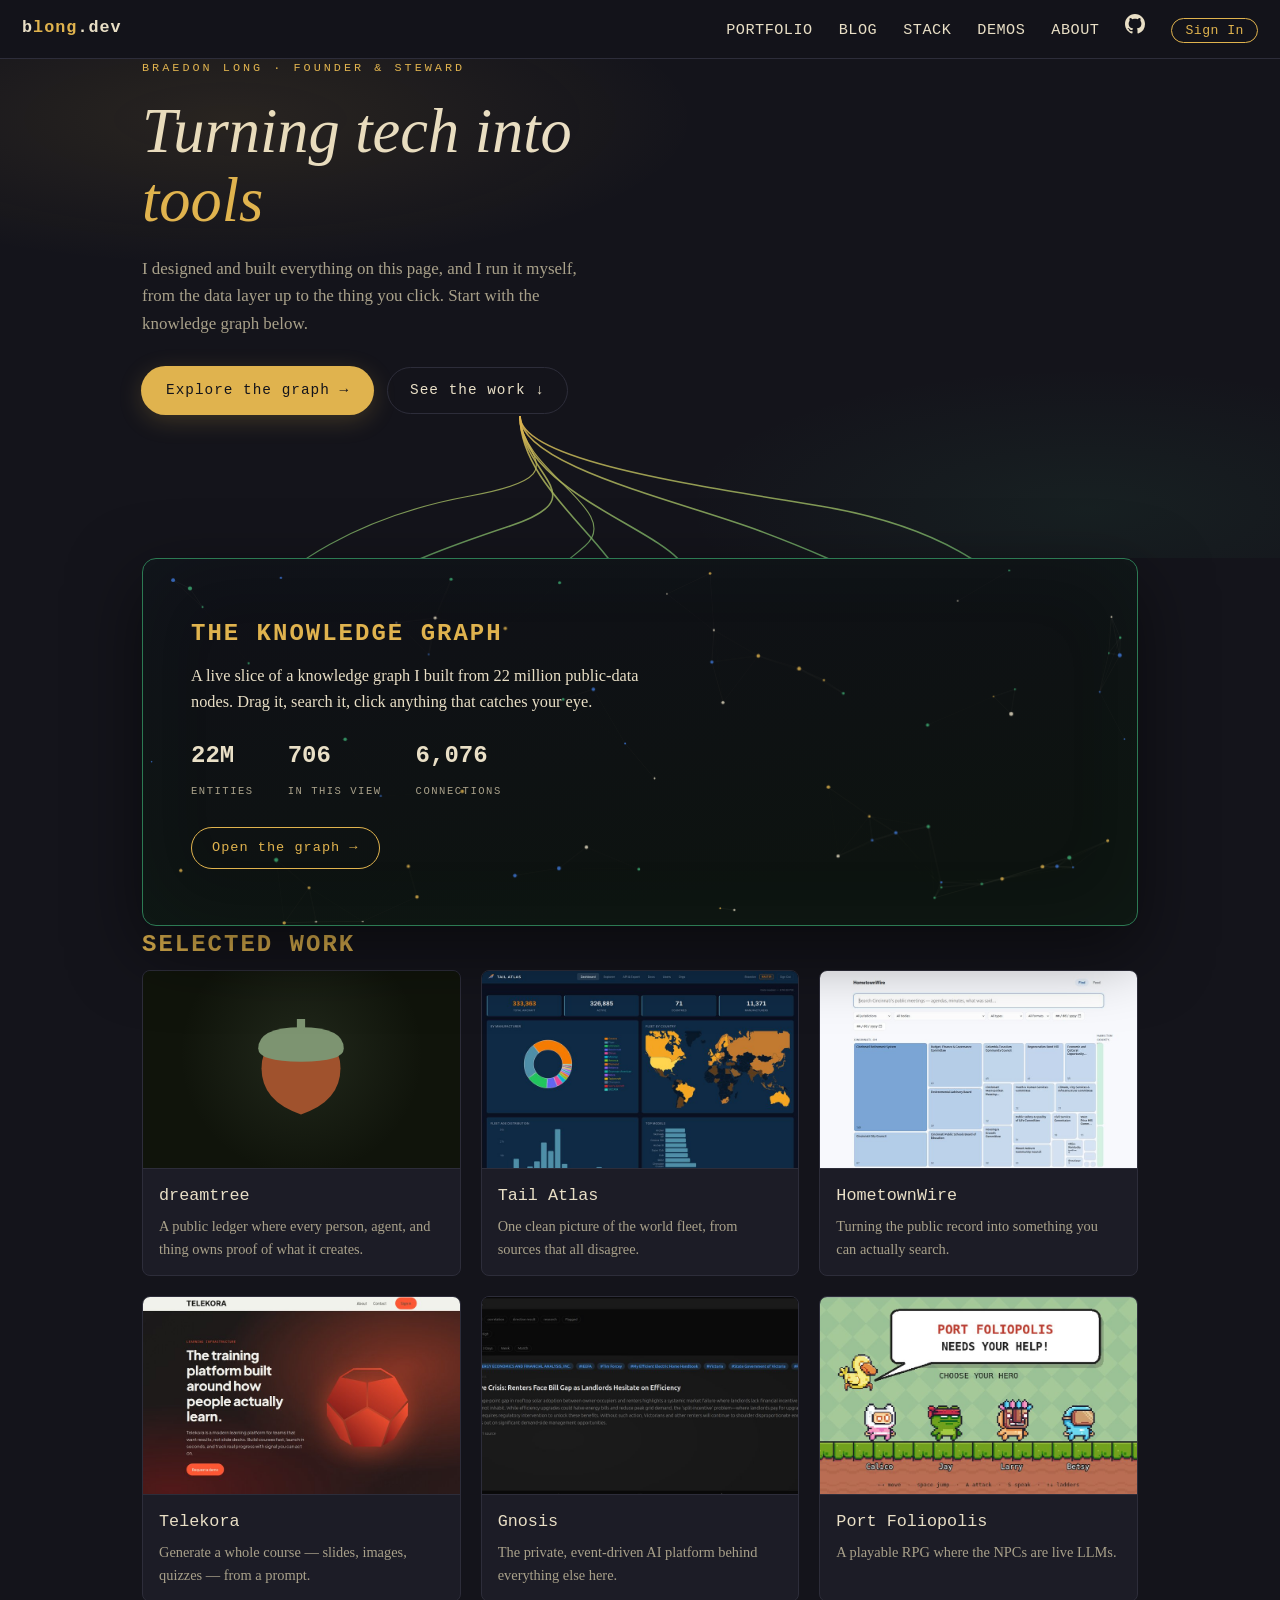
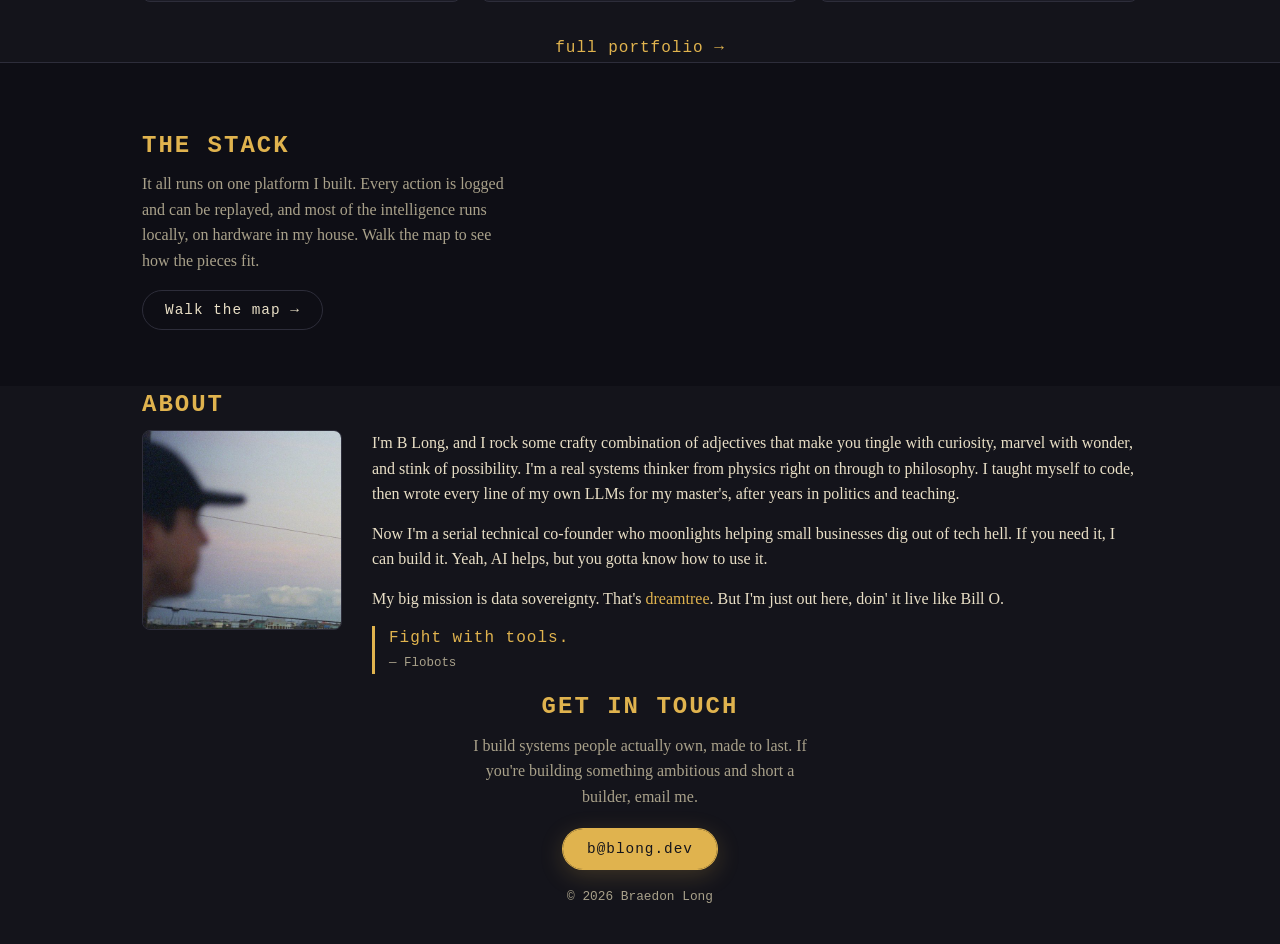
==== commit a3463eea: "site: dreamtree tile copy + roots tile + dreamtree/roots case studies dreamtree tiles (lander + port" ====
--- a/index.html
+++ b/index.html
@@ -160,7 +160,7 @@
           <a class="tile" href="https://dreamtree.org" target="_blank" rel="noopener">
             <div class="shot" style="background:url('/assets/portfolio/dreamtree-acorn.svg') no-repeat center/auto 52%, radial-gradient(circle at 50% 42%, rgba(125,148,113,.16), transparent 62%), #10140b"></div>
             <div class="body"><div class="name">dreamtree</div>
-              <div class="one">Data sovereignty. The mission under everything else here.</div></div>
+              <div class="one">A public ledger where every person, agent, and thing owns proof of what it creates.</div></div>
           </a>
           <a class="tile" href="/projects/tail-atlas">
             <div class="shot" style="background-image:url('/assets/portfolio/tailatlas.jpg')"></div>
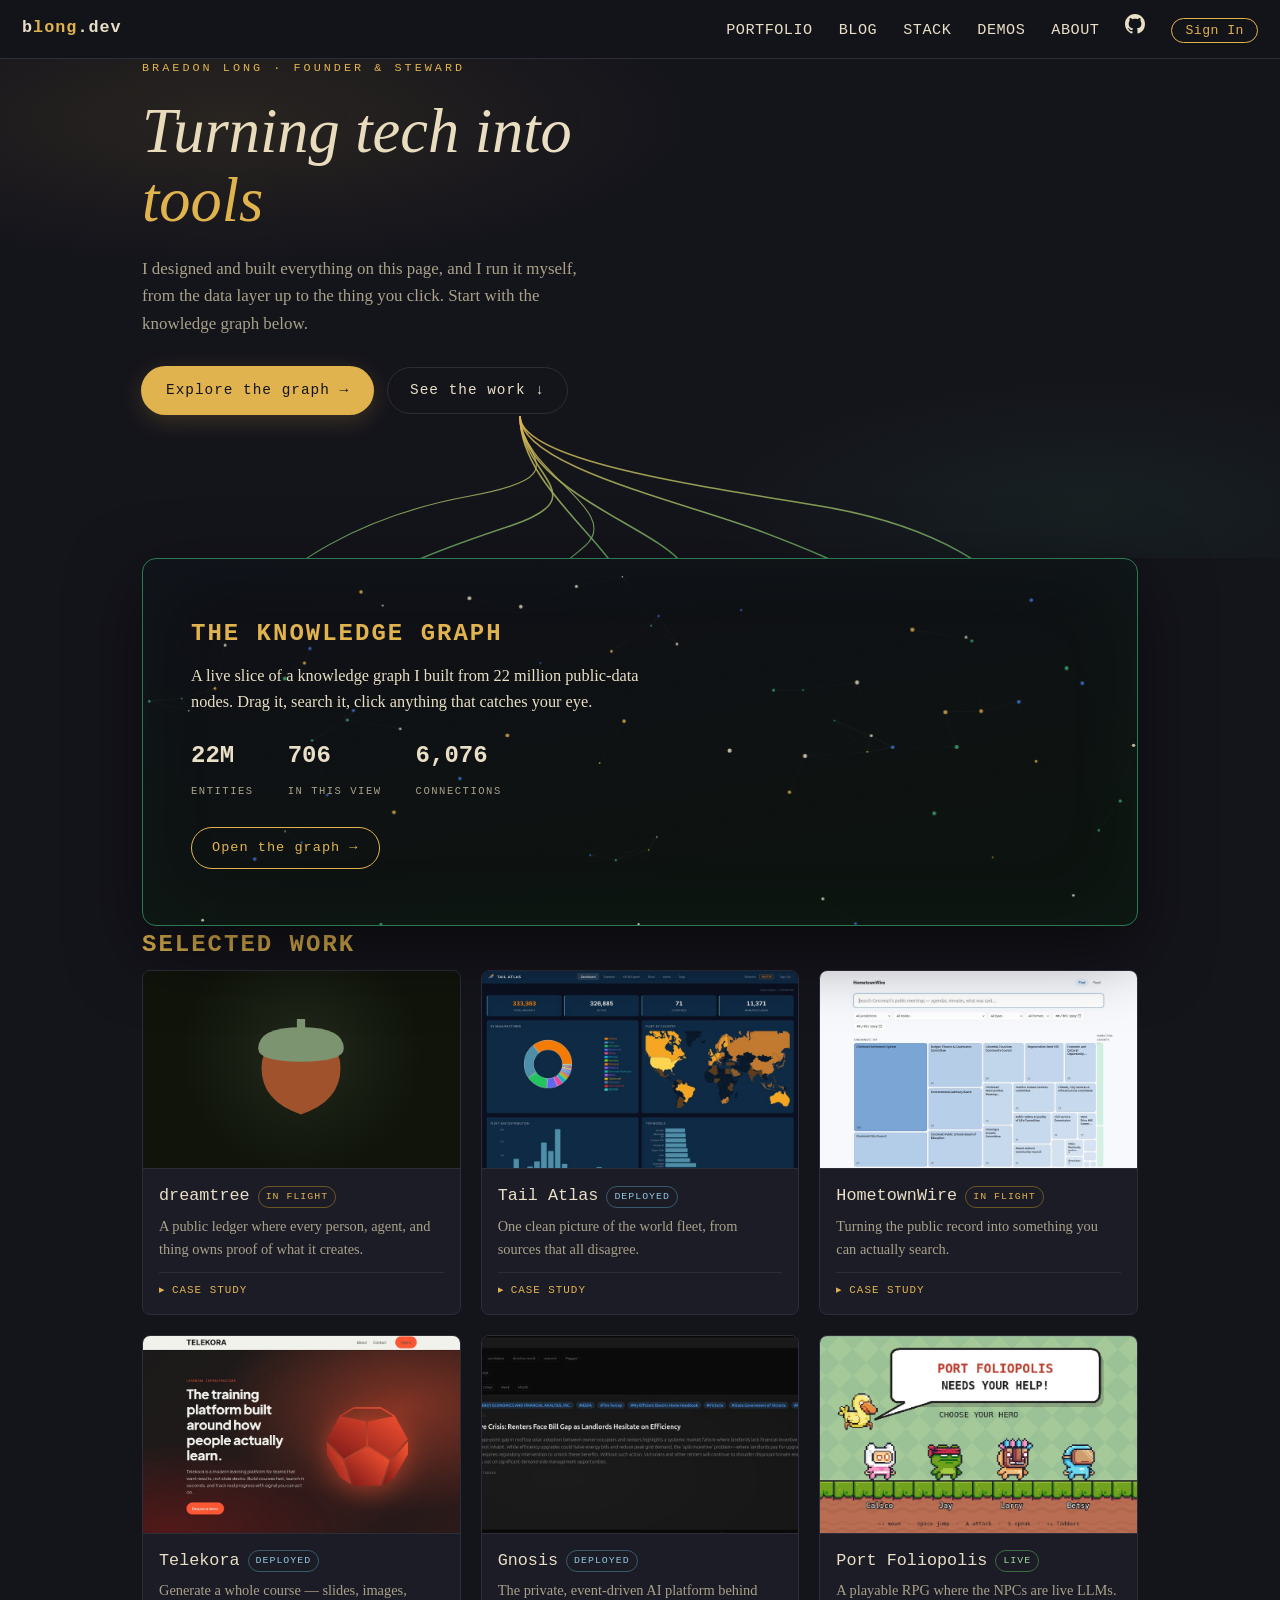
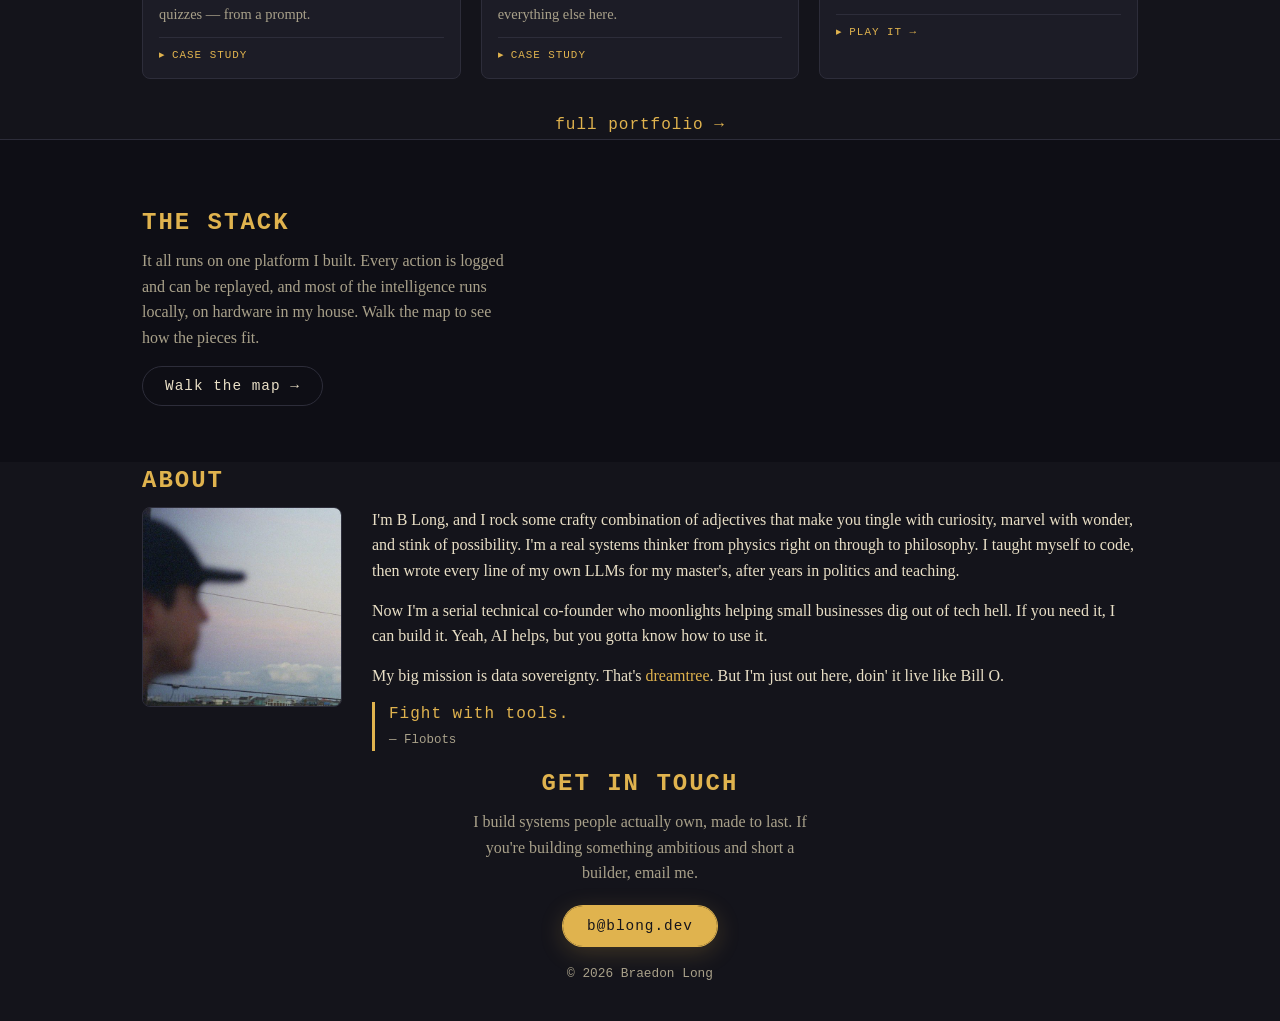
==== commit d682d126: "Lander tiles: case-study popups matching /portfolio Convert Selected Work tiles from plain links int" ====
--- a/index.html
+++ b/index.html
@@ -157,36 +157,79 @@
       <div class="wrap">
         <h2>Selected Work</h2>
         <div class="tiles">
-          <a class="tile" href="https://dreamtree.org" target="_blank" rel="noopener">
+          <div class="tile" data-link="https://dreamtree.org">
             <div class="shot" style="background:url('/assets/portfolio/dreamtree-acorn.svg') no-repeat center/auto 52%, radial-gradient(circle at 50% 42%, rgba(125,148,113,.16), transparent 62%), #10140b"></div>
-            <div class="body"><div class="name">dreamtree</div>
-              <div class="one">A public ledger where every person, agent, and thing owns proof of what it creates.</div></div>
-          </a>
-          <a class="tile" href="/projects/tail-atlas">
+            <div class="body">
+              <div class="name">dreamtree <span class="badge flight">in&nbsp;flight</span></div>
+              <div class="one">A public ledger where every person, agent, and thing owns proof of what it creates.</div>
+              <div class="card-cue">case study</div>
+              <div class="case-body" hidden>
+                <p><b>What it does</b> A public ledger where every person, organization, agent, or thing holds the permanent, verifiable record of what it creates. Your data is already yours; dreamtree is how you prove it — with no company in the middle who can revoke it.</p>
+                <p><b>The infrastructure flex</b> An L1 on Cosmos SDK + CometBFT with a novel <strong>attestation-as-work</strong> consensus: the network settles records by attesting to them, weighted by a reputation signal with asymmetric decay so bad actors fade and good ones compound. Records carry W3C signatures (eddsa-jcs-2022) and did:webvh identity, so they <strong>verify anywhere</strong>, not only inside dreamtree.</p>
+                <p><b>The build</b> Designed and built the whole stack solo — the chain modules (seeds, photons, attestation, reputation, licensing), the off-chain anchoring service, and roots, the wallet at the human edge. Running on private infrastructure.</p>
+              </div>
+            </div>
+          </div>
+          <div class="tile" data-link="https://tailatlas.com">
             <div class="shot" style="background-image:url('/assets/portfolio/tailatlas.jpg')"></div>
-            <div class="body"><div class="name">Tail Atlas</div>
-              <div class="one">One clean picture of the world fleet, from sources that all disagree.</div></div>
-          </a>
-          <a class="tile" href="/projects/hometownwire">
+            <div class="body">
+              <div class="name">Tail Atlas <span class="badge deployed">deployed</span></div>
+              <div class="one">One clean picture of the world fleet, from sources that all disagree.</div>
+              <div class="card-cue">case study</div>
+              <div class="case-body" hidden>
+                <p><b>What it does</b> 710,000 aircraft and 313,000 owners served at the edge — 1.25M entity relationships — assembled from dozens of aviation registries plus live position data.</p>
+                <p><b>The infrastructure flex</b> A React + Hono app on Cloudflare Workers, D1, and R2 — fast and cheap, with 435 tests. The volume isn't the hard part; making tail numbers, airframes, and type certificates <strong>agree across contradictory sources with no hand-curation</strong> is. That resolution layer is the product.</p>
+                <p><b>The agent angle</b> A Python pipeline normalizes every registry over the same platform bus into Postgres before the edge ever sees it — the workforce does the reconciliation.</p>
+              </div>
+            </div>
+          </div>
+          <div class="tile" data-link="https://hometownwire.com">
             <div class="shot" style="background-image:url('/assets/portfolio/hometownwire.jpg')"></div>
-            <div class="body"><div class="name">HometownWire</div>
-              <div class="one">Turning the public record into something you can actually search.</div></div>
-          </a>
-          <a class="tile" href="/projects/telekora">
+            <div class="body">
+              <div class="name">HometownWire <span class="badge flight">in&nbsp;flight</span></div>
+              <div class="one">Turning the public record into something you can actually search.</div>
+              <div class="card-cue">case study</div>
+              <div class="case-body" hidden>
+                <p><b>What it does</b> Council meetings, votes, and speaker-labeled transcripts, made searchable and readable.</p>
+                <p><b>The infrastructure flex</b> A React + Hono app on Cloudflare Workers over a civic corpus in D1.</p>
+                <p><b>The agent angle</b> The data lands through the <strong>same platform pipeline as everything else</strong>, as additive handlers — no separate stack to maintain. The hard part of civic data is sourcing and structuring it; the platform already does both.</p>
+              </div>
+            </div>
+          </div>
+          <div class="tile" data-link="https://telekora.com">
             <div class="shot" style="background-image:url('/assets/portfolio/telekora.jpg')"></div>
-            <div class="body"><div class="name">Telekora</div>
-              <div class="one">Generate a whole course — slides, images, quizzes — from a prompt.</div></div>
-          </a>
-          <a class="tile" href="/projects/gnosis">
+            <div class="body">
+              <div class="name">Telekora <span class="badge deployed">deployed</span></div>
+              <div class="one">Generate a whole course — slides, images, quizzes — from a prompt.</div>
+              <div class="card-cue">case study</div>
+              <div class="case-body" hidden>
+                <p><b>What it does</b> A multi-tenant B2B LMS — "tools, not cards" — where each tenant brings their own model and builds full courses from a prompt.</p>
+                <p><b>The infrastructure flex</b> Per-tenant LLM keys are <strong>envelope-encrypted in Cloudflare Secrets Store</strong>, and course generation uses forced tool-use against a strict schema, so the output is always valid JSON — never a parsing gamble. A Hono API on Cloudflare Workers with D1, R2, and KV; Stripe billing, Google auth, a Telegram Mini App front end.</p>
+                <p><b>The agent angle</b> Course-building runs as a dedicated, metered, per-tenant generation step gated by a credit pool — productized AI, not a demo.</p>
+              </div>
+            </div>
+          </div>
+          <div class="tile">
             <div class="shot" style="background-image:url('/assets/portfolio/feed.jpg')"></div>
-            <div class="body"><div class="name">Gnosis</div>
-              <div class="one">The private, event-driven AI platform behind everything else here.</div></div>
-          </a>
-          <a class="tile" href="/demos/port-foliopolis">
+            <div class="body">
+              <div class="name">Gnosis <span class="badge deployed">deployed</span></div>
+              <div class="one">The private, event-driven AI platform behind everything else here.</div>
+              <div class="card-cue">case study</div>
+              <div class="case-body" hidden>
+                <p><b>What it does</b> Public and private data flows through an ingestion layer into a knowledge graph and a time-series warehouse, where an autonomous agent layer reasons over it and ships results to a live dashboard.</p>
+                <p><b>The infrastructure flex</b> Go services move work across a message bus where <strong>every agent action is an auditable event</strong> — no agent calls another directly. Postgres, Neo4j, Elasticsearch, and Redis sit behind it, held together by ~2,200 automated tests. It runs on <strong>two consumer desktops over a 10&nbsp;GbE link</strong> — most of the intelligence is local, so there's no per-token bill for the volume work.</p>
+                <p><b>How it's operated</b> I set direction; the platform runs the loop — roughly two dozen agents and services keep it moving without me in the path.</p>
+              </div>
+            </div>
+          </div>
+          <div class="tile" data-link="/demos/port-foliopolis">
             <div class="shot" style="background-image:url('/assets/portfolio/portfoliopolis.jpg')"></div>
-            <div class="body"><div class="name">Port Foliopolis</div>
-              <div class="one">A playable RPG where the NPCs are live LLMs.</div></div>
-          </a>
+            <div class="body">
+              <div class="name">Port Foliopolis <span class="badge live">live</span></div>
+              <div class="one">A playable RPG where the NPCs are live LLMs.</div>
+              <div class="card-cue">play it →</div>
+            </div>
+          </div>
         </div>
         <p class="dt-more"><a href="/portfolio">full portfolio →</a></p>
       </div>
@@ -225,6 +268,59 @@
     </section>
 
   </main>
+
+  <!-- case-study overlay — mirrors /portfolio; styling lives in site.css -->
+  <div class="case-modal" id="case-modal" role="dialog" aria-modal="true" aria-label="case study">
+    <div class="case-panel">
+      <button class="case-x" type="button" aria-label="close">×</button>
+      <h3 class="case-title"></h3>
+      <p class="case-sub"></p>
+      <div class="case-content"></div>
+      <a class="case-visit" rel="noopener" style="display:none"></a>
+    </div>
+  </div>
+
+  <script>
+  // Selected Work tiles: open the case study in a modal (same as /portfolio),
+  // or navigate straight to data-link when a tile has no case body (Port Foliopolis).
+  (function () {
+    var modal = document.getElementById('case-modal');
+    if (!modal) return;
+    var tEl = modal.querySelector('.case-title'),
+        sEl = modal.querySelector('.case-sub'),
+        cEl = modal.querySelector('.case-content'),
+        vEl = modal.querySelector('.case-visit');
+    function host(u) { return u.replace(/^https?:\/\//, '').replace(/\/$/, ''); }
+    function open(name, hook, html, link) {
+      tEl.textContent = name; sEl.textContent = hook; cEl.innerHTML = html;
+      if (link) {
+        vEl.href = link;
+        vEl.textContent = (link.charAt(0) === '/' ? 'Open' : 'Visit ' + host(link)) + ' →';
+        vEl.target = link.charAt(0) === '/' ? '_self' : '_blank';
+        vEl.style.display = 'inline-block';
+      } else { vEl.style.display = 'none'; }
+      modal.classList.add('open'); document.body.style.overflow = 'hidden';
+    }
+    function close() { modal.classList.remove('open'); document.body.style.overflow = ''; }
+    document.querySelectorAll('.dt-work .tile').forEach(function (tile) {
+      tile.addEventListener('click', function () {
+        var caseEl = tile.querySelector('.case-body');
+        var link = tile.getAttribute('data-link') || '';
+        if (caseEl) {
+          var nameEl = tile.querySelector('.name');
+          var name = nameEl.firstChild.textContent.trim();
+          var hookEl = tile.querySelector('.one');
+          open(name, hookEl ? hookEl.textContent.trim() : '', caseEl.innerHTML, link);
+        } else if (link) {
+          if (link.charAt(0) === '/') location.href = link; else window.open(link, '_blank', 'noopener');
+        }
+      });
+    });
+    modal.addEventListener('click', function (e) { if (e.target === modal) close(); });
+    modal.querySelector('.case-x').addEventListener('click', function (e) { e.stopPropagation(); close(); });
+    document.addEventListener('keydown', function (e) { if (e.key === 'Escape') close(); });
+  })();
+  </script>
 
   <script>
     // Constellation drift inside the graph panel — a taste of the KG before the click.
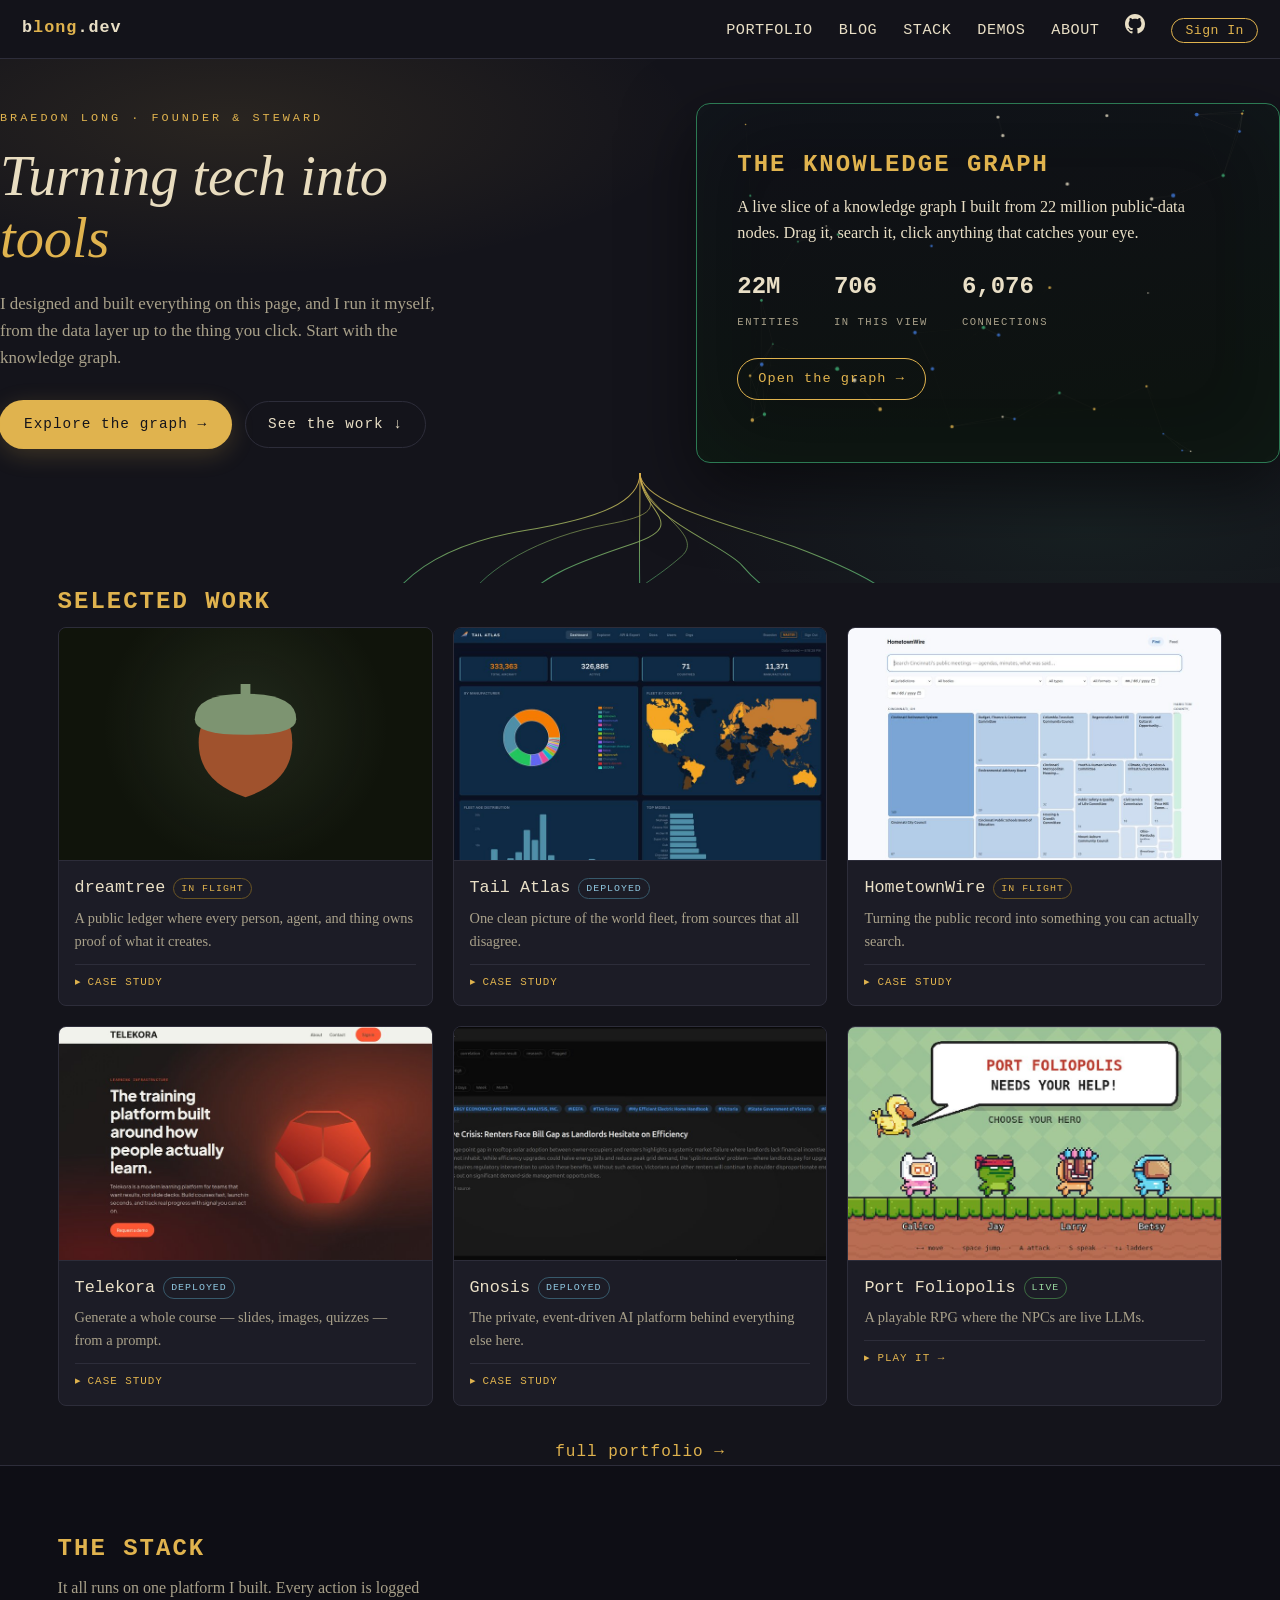
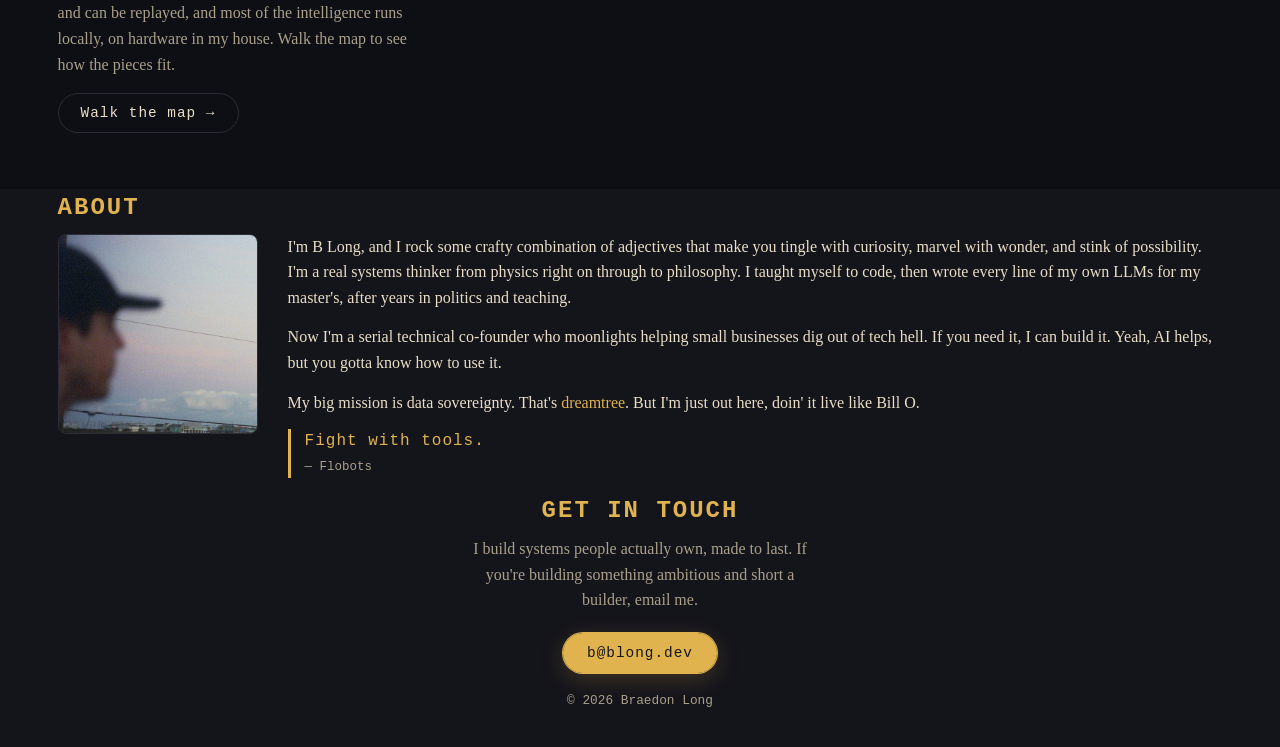
==== commit 801545ee: "Lander: widen layout, two-column hero with the graph up top Kill the centered 1040px column (huge de" ====
--- a/index.html
+++ b/index.html
@@ -16,10 +16,12 @@
     :root{ --moss:#3fae74; --moss-dim:#2c7a53; }
     main.lander{max-width:none;padding:0;}
     .lander section{border-bottom:none;padding:0;}
-    .wrap{max-width:1040px;margin:0 auto;padding:0 22px;}
+    .wrap{max-width:1280px;margin:0 auto;padding:0 clamp(22px,4.5vw,64px);}
 
     /* hero — canopy. Copy lives here; the roots pull the eye down into the graph. */
-    .dt-hero{position:relative;padding:72px 0 0;overflow:hidden;}
+    .dt-hero{position:relative;padding:56px 0 0;overflow:hidden;}
+    .dt-hero-grid{display:grid;grid-template-columns:1.05fr .95fr;gap:clamp(32px,4vw,64px);align-items:center;padding:44px 0 6px;}
+    .dt-hero-copy{min-width:0;}
     .dt-hero::before{content:"";position:absolute;inset:0;pointer-events:none;
       background:
         radial-gradient(52% 42% at 18% 12%, rgba(224,179,78,.10), transparent 70%),
@@ -27,8 +29,8 @@
     .dt-eyebrow{font-family:'Courier New',monospace;font-size:.74rem;letter-spacing:3px;
       text-transform:uppercase;color:var(--gold);margin:0 0 18px;}
     .dt-hero h1{font-family:Georgia,serif;font-style:italic;font-weight:normal;
-      font-size:clamp(2.1rem,5.6vw,3.9rem);line-height:1.12;letter-spacing:0;
-      text-transform:none;color:var(--parchment);margin:0 0 20px;max-width:17ch;}
+      font-size:clamp(2.4rem,4.4vw,4.3rem);line-height:1.1;letter-spacing:0;
+      text-transform:none;color:var(--parchment);margin:0 0 20px;max-width:15ch;}
     .dt-hero h1 em{font-style:italic;color:var(--gold);}
     .dt-sub{color:var(--parchment-dim);font-size:1.06rem;max-width:52ch;margin:0 0 30px;}
     .dt-ctas{display:flex;gap:14px;flex-wrap:wrap;align-items:center;margin-bottom:8px;}
@@ -43,7 +45,7 @@
     .btn-ghost:hover{text-decoration:none;border-color:var(--moss);color:var(--moss);}
 
     /* the roots — grow out of the hero, terminate in the graph panel */
-    .dt-roots{display:block;width:100%;height:200px;margin:-6px 0 -58px;pointer-events:none;}
+    .dt-roots{display:block;width:100%;height:128px;margin:4px 0 -18px;pointer-events:none;}
     .dt-roots path{fill:none;stroke:url(#rootGrad);stroke-width:1.6;stroke-linecap:round;
       stroke-dasharray:1;stroke-dashoffset:1;animation:grow 2.4s ease-out forwards;}
     .dt-roots path:nth-child(odd){animation-delay:.35s;}
@@ -59,7 +61,7 @@
     /* the graph panel — where the roots lead; the whole panel is the click */
     .dt-kg{position:relative;display:block;border:1px solid var(--moss-dim);border-radius:14px;
       background:linear-gradient(170deg,#101018,#0d1310 80%);overflow:hidden;
-      padding:56px 48px;margin:0 auto;max-width:996px;
+      padding:42px 40px;min-height:360px;
       box-shadow:0 24px 70px rgba(0,0,0,.5), inset 0 0 90px rgba(63,174,116,.05);
       transition:border-color .2s, box-shadow .2s;}
     .dt-kg:hover{text-decoration:none;border-color:var(--gold);
@@ -78,7 +80,8 @@
     .dt-kg:hover .kg-cta{background:var(--gold);color:var(--obsidian);}
 
     /* selected work + stack strip + closer */
-    .dt-work{padding:76px 0 64px;}
+    .dt-work{padding:44px 0 64px;}
+    .dt-work .tiles{grid-template-columns:repeat(3,minmax(0,1fr));}
     .dt-more{text-align:center;margin:34px 0 0;font-family:'Courier New',monospace;letter-spacing:1px;}
     .dt-stack{position:relative;border-top:1px solid var(--line);border-bottom:1px solid var(--line);
       background:#0e0e15 url('/stack/system-map.svg') center/cover no-repeat;}
@@ -90,30 +93,51 @@
     .dt-close p{color:var(--parchment-dim);max-width:44ch;margin:0 auto 26px;}
     .dt-about{padding:72px 0;}
 
+    @media(max-width:900px){
+      .dt-hero-grid{grid-template-columns:1fr;gap:26px;padding-top:36px;}
+      .dt-work .tiles{grid-template-columns:repeat(2,minmax(0,1fr));}
+    }
     @media(max-width:640px){
-      .dt-hero{padding-top:48px;}
-      .dt-roots{height:120px;margin-bottom:-34px;}
-      .dt-kg{padding:40px 24px;margin:0 14px;}
+      .dt-hero{padding-top:36px;}
+      .dt-roots{height:108px;margin:6px 0 -18px;}
+      .dt-kg{padding:30px 22px;min-height:0;}
       .dt-stats{gap:22px;}
+      .dt-work .tiles{grid-template-columns:1fr;}
     }
   </style>
 </head>
 <body>
   <main class="lander">
 
-    <!-- ═══ hero — the canopy ═══ -->
+    <!-- ═══ hero — copy left, the graph right ═══ -->
     <section class="dt-hero">
-      <div class="wrap">
-        <p class="dt-eyebrow">Braedon Long · founder &amp; steward</p>
-        <h1>Turning tech into <em>tools</em></h1>
-        <p class="dt-sub">I designed and built everything on this page, and I run it myself, from the data layer up to the thing you click. Start with the knowledge graph below.</p>
-        <div class="dt-ctas">
-          <a class="btn-root" href="/demos/powergraph">Explore the graph →</a>
-          <a class="btn-ghost" href="#work">See the work ↓</a>
+      <div class="wrap dt-hero-grid">
+        <div class="dt-hero-copy">
+          <p class="dt-eyebrow">Braedon Long · founder &amp; steward</p>
+          <h1>Turning tech into <em>tools</em></h1>
+          <p class="dt-sub">I designed and built everything on this page, and I run it myself, from the data layer up to the thing you click. Start with the knowledge graph.</p>
+          <div class="dt-ctas">
+            <a class="btn-root" href="/demos/powergraph">Explore the graph →</a>
+            <a class="btn-ghost" href="#work">See the work ↓</a>
+          </div>
         </div>
+
+        <a class="dt-kg" href="/demos/powergraph" aria-label="Explore the World Power Graph demo">
+          <canvas id="kgc" aria-hidden="true"></canvas>
+          <div class="kg-body">
+            <h2>The Knowledge Graph</h2>
+            <p class="kg-line">A live slice of a knowledge graph I built from 22 million public-data nodes. Drag it, search it, click anything that catches your eye.</p>
+            <div class="dt-stats">
+              <div class="dt-stat"><b>22M</b><span>entities</span></div>
+              <div class="dt-stat"><b>706</b><span>in this view</span></div>
+              <div class="dt-stat"><b>6,076</b><span>connections</span></div>
+            </div>
+            <span class="kg-cta">Open the graph →</span>
+          </div>
+        </a>
       </div>
 
-      <!-- the roots: gold canopy fading to living green, ending at the graph -->
+      <!-- roots: gold canopy fading to green, growing down into the work -->
       <svg class="dt-roots" viewBox="0 0 1200 200" preserveAspectRatio="xMidYMax meet" aria-hidden="true">
         <defs>
           <linearGradient id="rootGrad" x1="0" y1="0" x2="0" y2="1">
@@ -121,35 +145,18 @@
             <stop offset="1" stop-color="#3fae74" stop-opacity=".8"/>
           </linearGradient>
         </defs>
-        <path pathLength="1" d="M480,0 C480,60 560,80 470,110 C380,140 330,160 300,196"/>
-        <path pathLength="1" d="M480,0 C480,55 585,95 545,130 C505,165 480,175 460,196"/>
-        <path pathLength="1" d="M480,0 C480,70 610,110 640,145 C670,180 690,188 700,196"/>
-        <path pathLength="1" d="M480,0 C480,50 640,85 720,115 C800,145 850,170 880,196"/>
-        <path pathLength="1" d="M480,0 C480,40 540,60 430,80 C320,100 240,150 210,196"/>
-        <path pathLength="1" d="M480,0 C480,45 660,70 780,90 C900,110 960,155 990,196"/>
-        <path pathLength="1" d="M480,0 C480,80 598,140 590,196"/>
-        <circle cx="300" cy="196" r="2.5"/><circle cx="460" cy="196" r="2"/>
-        <circle cx="590" cy="196" r="2.5"/><circle cx="700" cy="196" r="2"/>
-        <circle cx="880" cy="196" r="2.5"/><circle cx="990" cy="196" r="2"/>
+        <path pathLength="1" d="M600,0 C600,60 680,80 590,110 C500,140 450,160 420,196"/>
+        <path pathLength="1" d="M600,0 C600,55 705,95 665,130 C625,165 600,175 580,196"/>
+        <path pathLength="1" d="M600,0 C600,70 730,110 760,145 C790,180 810,188 820,196"/>
+        <path pathLength="1" d="M600,0 C600,50 760,85 840,115 C920,145 970,170 1000,196"/>
+        <path pathLength="1" d="M600,0 C600,40 660,60 550,80 C440,100 360,150 330,196"/>
+        <path pathLength="1" d="M600,0 C600,45 540,70 420,90 C300,110 240,155 210,196"/>
+        <path pathLength="1" d="M600,0 C600,80 598,140 600,196"/>
+        <circle cx="420" cy="196" r="2.5"/><circle cx="580" cy="196" r="2"/>
+        <circle cx="600" cy="196" r="2.5"/><circle cx="820" cy="196" r="2"/>
+        <circle cx="1000" cy="196" r="2.5"/><circle cx="330" cy="196" r="2"/>
         <circle cx="210" cy="196" r="2"/>
       </svg>
-    </section>
-
-    <!-- ═══ the graph — where the roots lead; one big click ═══ -->
-    <section>
-      <a class="dt-kg" href="/demos/powergraph" aria-label="Explore the World Power Graph demo">
-        <canvas id="kgc" aria-hidden="true"></canvas>
-        <div class="kg-body">
-          <h2>The Knowledge Graph</h2>
-          <p class="kg-line">A live slice of a knowledge graph I built from 22 million public-data nodes. Drag it, search it, click anything that catches your eye.</p>
-          <div class="dt-stats">
-            <div class="dt-stat"><b>22M</b><span>entities</span></div>
-            <div class="dt-stat"><b>706</b><span>in this view</span></div>
-            <div class="dt-stat"><b>6,076</b><span>connections</span></div>
-          </div>
-          <span class="kg-cta">Open the graph →</span>
-        </div>
-      </a>
     </section>
 
     <!-- ═══ selected work ═══ -->
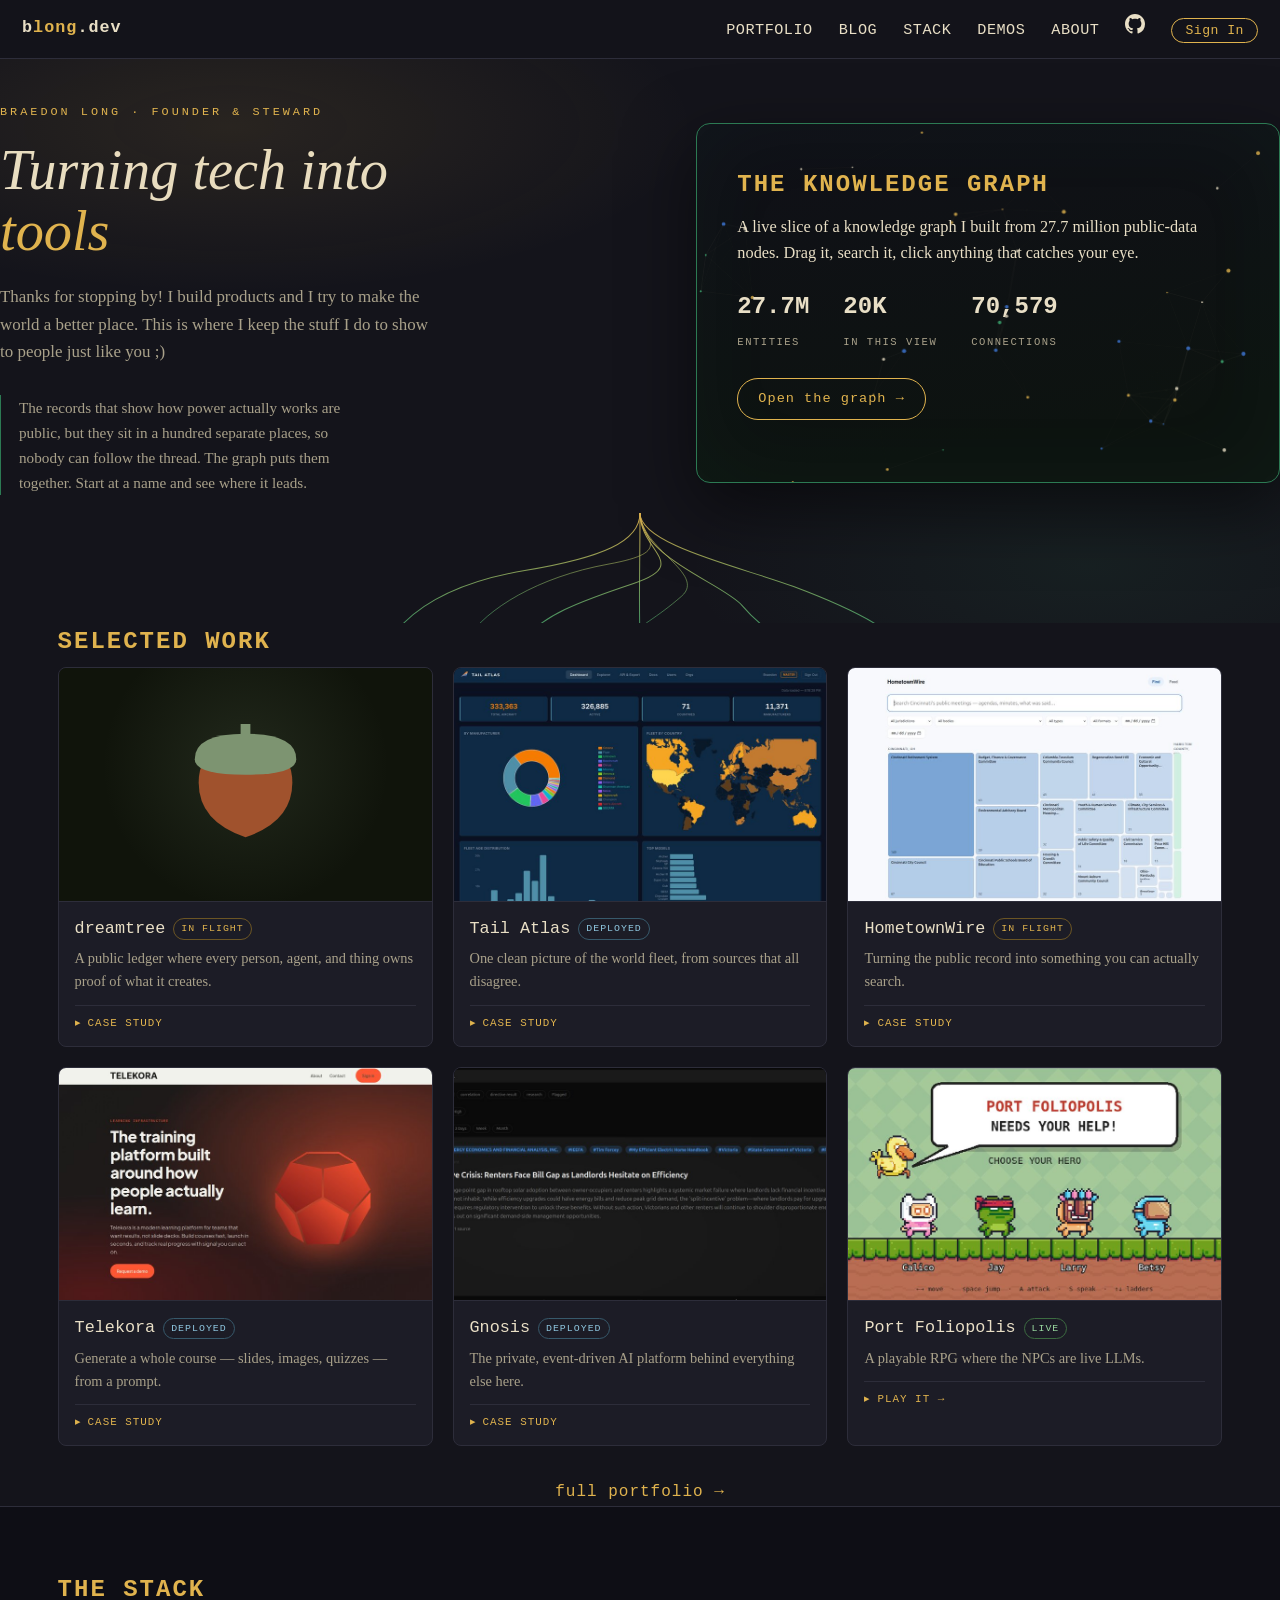
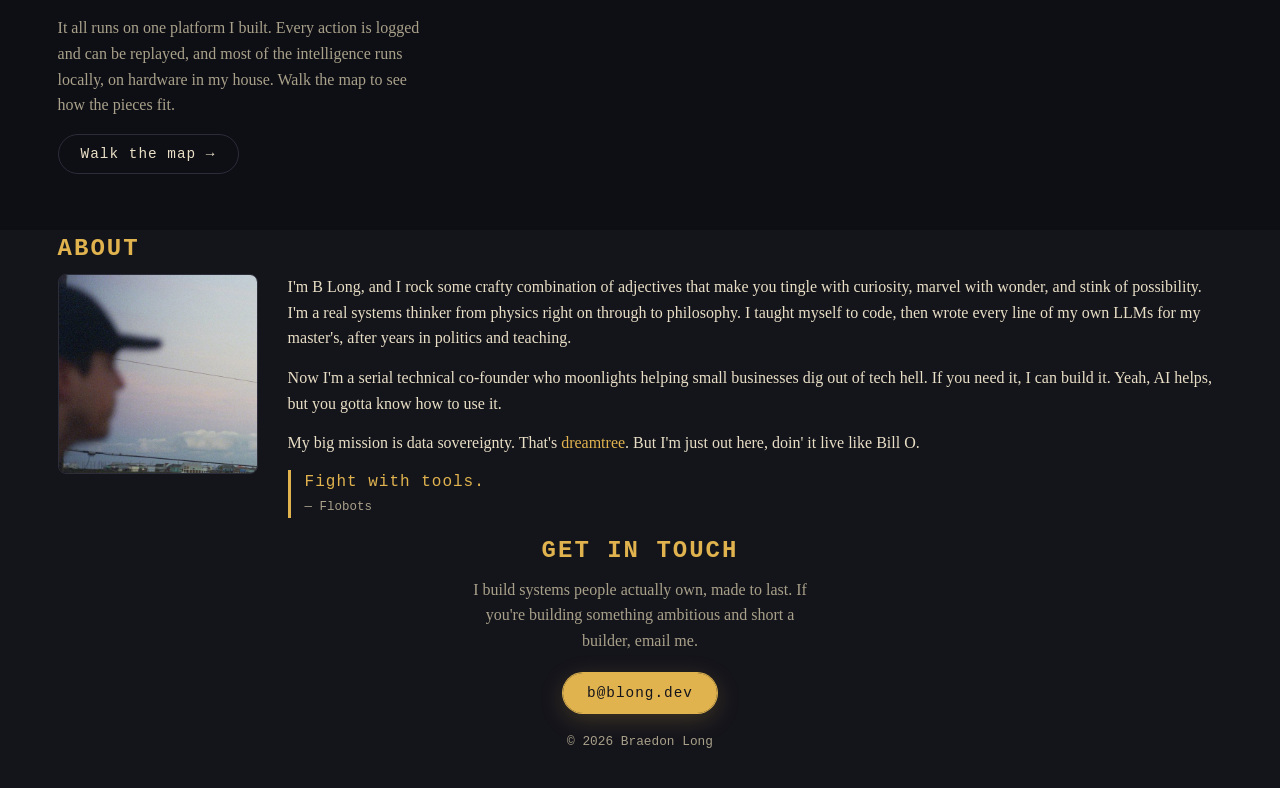
==== commit c0848a95: "PowerGraph demo: 706 -> 20,000 nodes on a WebGL renderer Replace the force-graph (d3/canvas) demo wi" ====
--- a/index.html
+++ b/index.html
@@ -33,7 +33,8 @@
       text-transform:none;color:var(--parchment);margin:0 0 20px;max-width:15ch;}
     .dt-hero h1 em{font-style:italic;color:var(--gold);}
     .dt-sub{color:var(--parchment-dim);font-size:1.06rem;max-width:52ch;margin:0 0 30px;}
-    .dt-ctas{display:flex;gap:14px;flex-wrap:wrap;align-items:center;margin-bottom:8px;}
+    .dt-why{color:var(--parchment-dim);font-size:.95rem;line-height:1.65;max-width:46ch;
+      border-left:1px solid var(--moss-dim);padding-left:18px;margin:0 0 8px;}
     .btn-root{font-family:'Courier New',monospace;font-size:.9rem;letter-spacing:1px;
       color:var(--obsidian);background:var(--gold);border-radius:99px;padding:12px 24px;
       box-shadow:0 0 0 1px var(--gold), 0 6px 24px rgba(224,179,78,.22);
@@ -115,22 +116,19 @@
         <div class="dt-hero-copy">
           <p class="dt-eyebrow">Braedon Long · founder &amp; steward</p>
           <h1>Turning tech into <em>tools</em></h1>
-          <p class="dt-sub">I designed and built everything on this page, and I run it myself, from the data layer up to the thing you click. Start with the knowledge graph.</p>
-          <div class="dt-ctas">
-            <a class="btn-root" href="/demos/powergraph">Explore the graph →</a>
-            <a class="btn-ghost" href="#work">See the work ↓</a>
-          </div>
+          <p class="dt-sub">Thanks for stopping by! I build products and I try to make the world a better place. This is where I keep the stuff I do to show to people just like you ;)</p>
+          <p class="dt-why">The records that show how power actually works are public, but they sit in a hundred separate places, so nobody can follow the thread. The graph puts them together. Start at a name and see where it leads.</p>
         </div>
 
         <a class="dt-kg" href="/demos/powergraph" aria-label="Explore the World Power Graph demo">
           <canvas id="kgc" aria-hidden="true"></canvas>
           <div class="kg-body">
             <h2>The Knowledge Graph</h2>
-            <p class="kg-line">A live slice of a knowledge graph I built from 22 million public-data nodes. Drag it, search it, click anything that catches your eye.</p>
+            <p class="kg-line">A live slice of a knowledge graph I built from 27.7 million public-data nodes. Drag it, search it, click anything that catches your eye.</p>
             <div class="dt-stats">
-              <div class="dt-stat"><b>22M</b><span>entities</span></div>
-              <div class="dt-stat"><b>706</b><span>in this view</span></div>
-              <div class="dt-stat"><b>6,076</b><span>connections</span></div>
+              <div class="dt-stat"><b>27.7M</b><span>entities</span></div>
+              <div class="dt-stat"><b>20K</b><span>in this view</span></div>
+              <div class="dt-stat"><b>70,579</b><span>connections</span></div>
             </div>
             <span class="kg-cta">Open the graph →</span>
           </div>
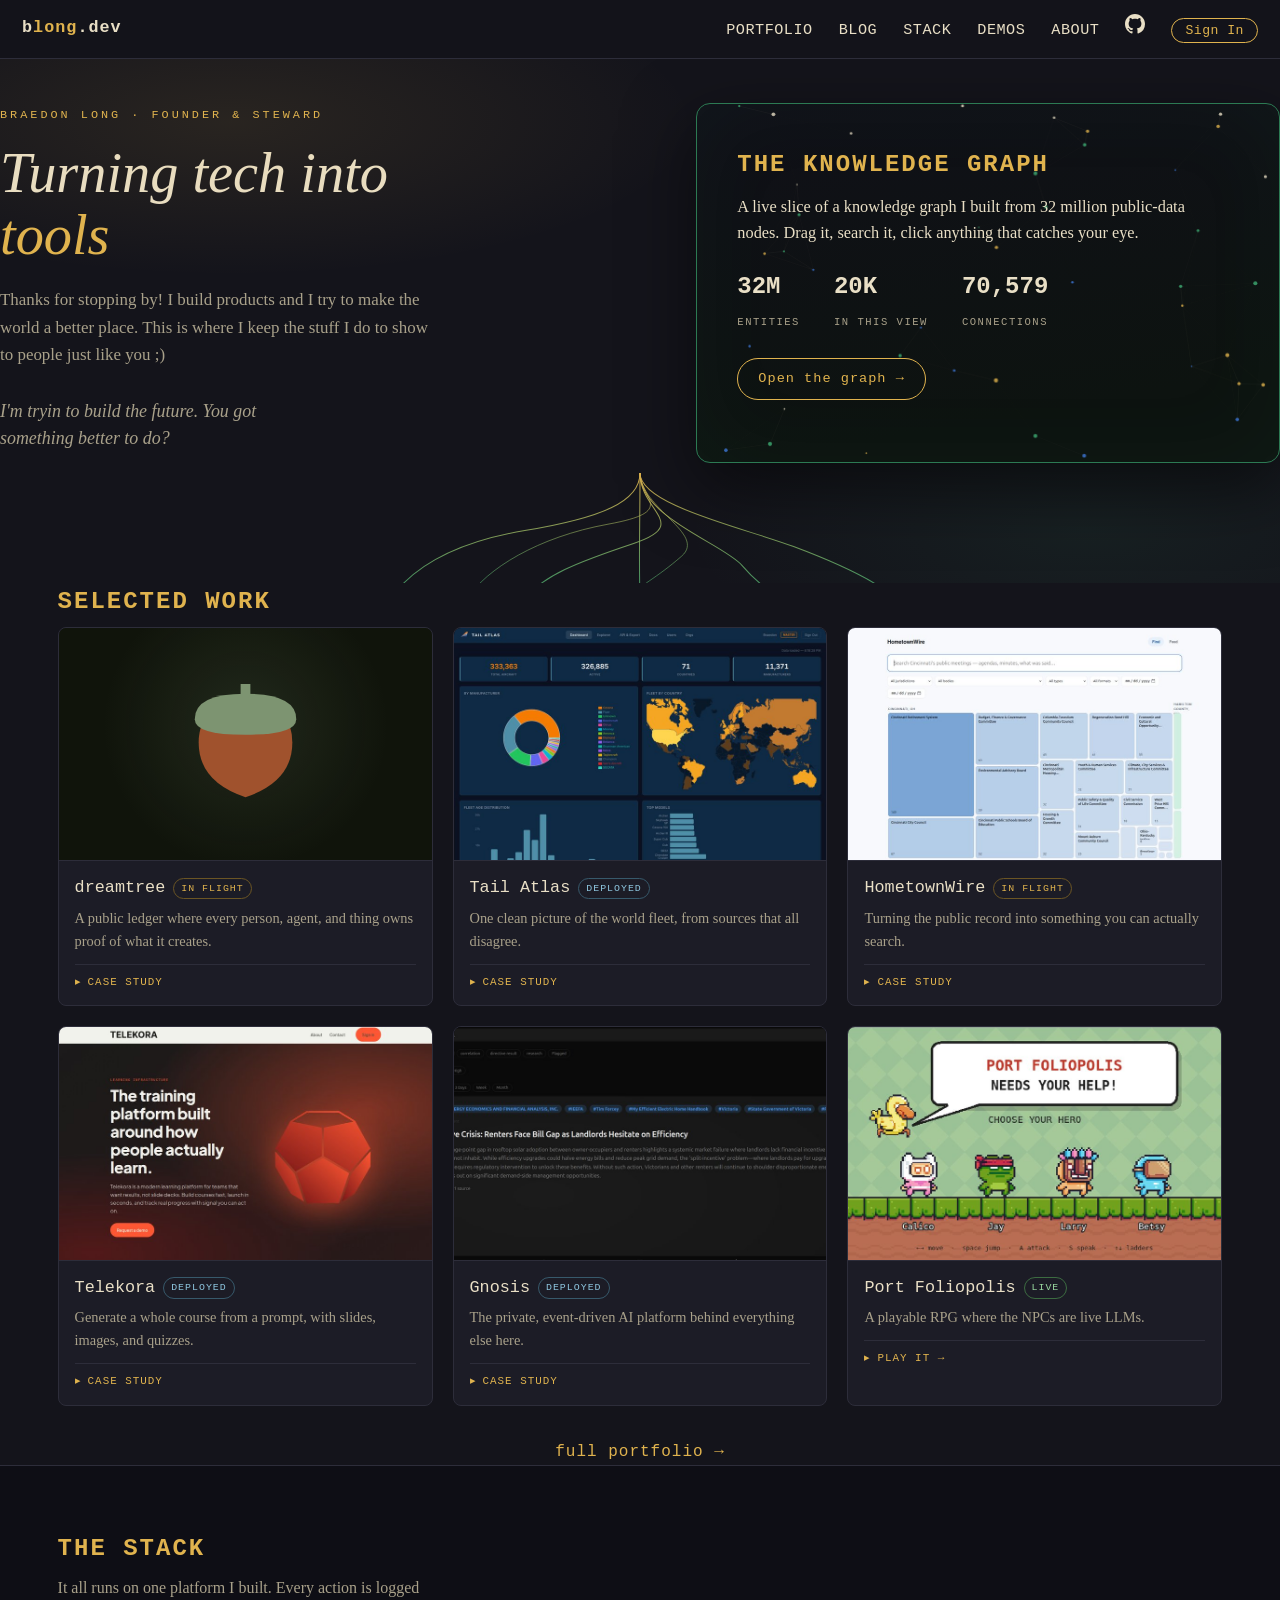
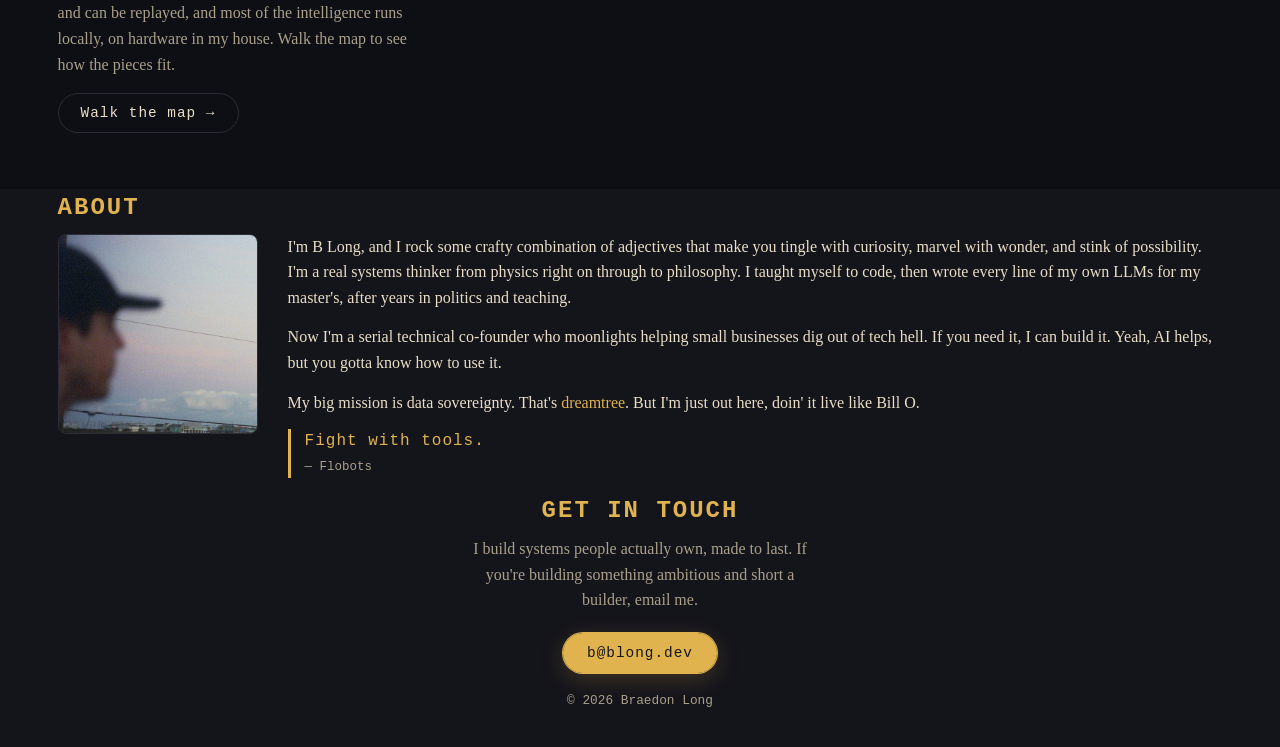
==== commit 6d69a74d: "Lander + portfolio: own-voice card copy, measured facts, hero aside Rewrite the five lander cards (d" ====
--- a/index.html
+++ b/index.html
@@ -33,8 +33,8 @@
       text-transform:none;color:var(--parchment);margin:0 0 20px;max-width:15ch;}
     .dt-hero h1 em{font-style:italic;color:var(--gold);}
     .dt-sub{color:var(--parchment-dim);font-size:1.06rem;max-width:52ch;margin:0 0 30px;}
-    .dt-why{color:var(--parchment-dim);font-size:.95rem;line-height:1.65;max-width:46ch;
-      border-left:1px solid var(--moss-dim);padding-left:18px;margin:0 0 8px;}
+    .dt-aside{font-family:Georgia,serif;font-style:italic;color:var(--parchment-dim);
+      font-size:clamp(1.02rem,1.4vw,1.2rem);line-height:1.5;max-width:34ch;margin:0 0 8px;}
     .btn-root{font-family:'Courier New',monospace;font-size:.9rem;letter-spacing:1px;
       color:var(--obsidian);background:var(--gold);border-radius:99px;padding:12px 24px;
       box-shadow:0 0 0 1px var(--gold), 0 6px 24px rgba(224,179,78,.22);
@@ -117,16 +117,16 @@
           <p class="dt-eyebrow">Braedon Long · founder &amp; steward</p>
           <h1>Turning tech into <em>tools</em></h1>
           <p class="dt-sub">Thanks for stopping by! I build products and I try to make the world a better place. This is where I keep the stuff I do to show to people just like you ;)</p>
-          <p class="dt-why">The records that show how power actually works are public, but they sit in a hundred separate places, so nobody can follow the thread. The graph puts them together. Start at a name and see where it leads.</p>
+          <p class="dt-aside">I'm tryin to build the future. You got something better to do?</p>
         </div>
 
         <a class="dt-kg" href="/demos/powergraph" aria-label="Explore the World Power Graph demo">
           <canvas id="kgc" aria-hidden="true"></canvas>
           <div class="kg-body">
             <h2>The Knowledge Graph</h2>
-            <p class="kg-line">A live slice of a knowledge graph I built from 27.7 million public-data nodes. Drag it, search it, click anything that catches your eye.</p>
+            <p class="kg-line">A live slice of a knowledge graph I built from 32 million public-data nodes. Drag it, search it, click anything that catches your eye.</p>
             <div class="dt-stats">
-              <div class="dt-stat"><b>27.7M</b><span>entities</span></div>
+              <div class="dt-stat"><b>32M</b><span>entities</span></div>
               <div class="dt-stat"><b>20K</b><span>in this view</span></div>
               <div class="dt-stat"><b>70,579</b><span>connections</span></div>
             </div>
@@ -169,9 +169,9 @@
               <div class="one">A public ledger where every person, agent, and thing owns proof of what it creates.</div>
               <div class="card-cue">case study</div>
               <div class="case-body" hidden>
-                <p><b>What it does</b> A public ledger where every person, organization, agent, or thing holds the permanent, verifiable record of what it creates. Your data is already yours; dreamtree is how you prove it — with no company in the middle who can revoke it.</p>
-                <p><b>The infrastructure flex</b> An L1 on Cosmos SDK + CometBFT with a novel <strong>attestation-as-work</strong> consensus: the network settles records by attesting to them, weighted by a reputation signal with asymmetric decay so bad actors fade and good ones compound. Records carry W3C signatures (eddsa-jcs-2022) and did:webvh identity, so they <strong>verify anywhere</strong>, not only inside dreamtree.</p>
-                <p><b>The build</b> Designed and built the whole stack solo — the chain modules (seeds, photons, attestation, reputation, licensing), the off-chain anchoring service, and roots, the wallet at the human edge. Running on private infrastructure.</p>
+                <p><b>What it does</b> A public ledger where anybody, or anything, can hold a permanent record of what it made and prove it. Your data is already yours. dreamtree is how you prove it, and there's no company in the middle who can take that away.</p>
+                <p><b>The infrastructure flex</b> It's an L1 built on Cosmos SDK and CometBFT. I wrote a consensus I call <strong>attestation-as-work</strong>, where the network settles a record by attesting to it. Attestations are weighted by reputation, and the decay is asymmetric, so bad actors lose influence over time and good ones gain it. Records carry W3C signatures (eddsa-jcs-2022) and did:webvh identity, so you can <strong>verify them anywhere</strong>.</p>
+                <p><b>The build</b> I designed and built the whole stack myself. That's the chain modules (seeds, photons, attestation, reputation, licensing), the off-chain anchoring service, and roots, which is the wallet people actually use. It runs on my own hardware.</p>
               </div>
             </div>
           </div>
@@ -182,9 +182,9 @@
               <div class="one">One clean picture of the world fleet, from sources that all disagree.</div>
               <div class="card-cue">case study</div>
               <div class="case-body" hidden>
-                <p><b>What it does</b> 710,000 aircraft and 313,000 owners served at the edge — 1.25M entity relationships — assembled from dozens of aviation registries plus live position data.</p>
-                <p><b>The infrastructure flex</b> A React + Hono app on Cloudflare Workers, D1, and R2 — fast and cheap, with 435 tests. The volume isn't the hard part; making tail numbers, airframes, and type certificates <strong>agree across contradictory sources with no hand-curation</strong> is. That resolution layer is the product.</p>
-                <p><b>The agent angle</b> A Python pipeline normalizes every registry over the same platform bus into Postgres before the edge ever sees it — the workforce does the reconciliation.</p>
+                <p><b>What it does</b> 323,000 aircraft and 218,000 owners, with 324,000 ownership links between them, served from the edge. The data comes from 55 national aviation registries plus live position data.</p>
+                <p><b>The infrastructure flex</b> A React and Hono app on Cloudflare Workers, D1, and R2. It's fast and cheap to run, and it has 548 tests. The volume is manageable. The hard part is that the registries contradict each other on tail numbers, airframes, and type certificates, and they have to <strong>agree with no hand-curation</strong>. Most of the work went into that.</p>
+                <p><b>The agent angle</b> A Python pipeline normalizes every registry into Postgres before anything reaches the edge. It runs on the same platform bus as the rest of my projects, and the agents do the reconciliation.</p>
               </div>
             </div>
           </div>
@@ -195,9 +195,9 @@
               <div class="one">Turning the public record into something you can actually search.</div>
               <div class="card-cue">case study</div>
               <div class="case-body" hidden>
-                <p><b>What it does</b> Council meetings, votes, and speaker-labeled transcripts, made searchable and readable.</p>
-                <p><b>The infrastructure flex</b> A React + Hono app on Cloudflare Workers over a civic corpus in D1.</p>
-                <p><b>The agent angle</b> The data lands through the <strong>same platform pipeline as everything else</strong>, as additive handlers — no separate stack to maintain. The hard part of civic data is sourcing and structuring it; the platform already does both.</p>
+                <p><b>What it does</b> Council meetings, votes, and transcripts with the speakers labeled, all searchable and readable.</p>
+                <p><b>The infrastructure flex</b> A React and Hono app on Cloudflare Workers, with the civic records in D1.</p>
+                <p><b>The agent angle</b> The data comes in through the <strong>same pipeline as everything else I run</strong>, so there's no separate stack to maintain. Finding civic data and giving it structure is the hard part, and the platform already does both.</p>
               </div>
             </div>
           </div>
@@ -205,12 +205,12 @@
             <div class="shot" style="background-image:url('/assets/portfolio/telekora.jpg')"></div>
             <div class="body">
               <div class="name">Telekora <span class="badge deployed">deployed</span></div>
-              <div class="one">Generate a whole course — slides, images, quizzes — from a prompt.</div>
-              <div class="card-cue">case study</div>
-              <div class="case-body" hidden>
-                <p><b>What it does</b> A multi-tenant B2B LMS — "tools, not cards" — where each tenant brings their own model and builds full courses from a prompt.</p>
-                <p><b>The infrastructure flex</b> Per-tenant LLM keys are <strong>envelope-encrypted in Cloudflare Secrets Store</strong>, and course generation uses forced tool-use against a strict schema, so the output is always valid JSON — never a parsing gamble. A Hono API on Cloudflare Workers with D1, R2, and KV; Stripe billing, Google auth, a Telegram Mini App front end.</p>
-                <p><b>The agent angle</b> Course-building runs as a dedicated, metered, per-tenant generation step gated by a credit pool — productized AI, not a demo.</p>
+              <div class="one">Generate a whole course from a prompt, with slides, images, and quizzes.</div>
+              <div class="card-cue">case study</div>
+              <div class="case-body" hidden>
+                <p><b>What it does</b> A multi-tenant B2B learning platform. Each tenant brings their own model and builds full courses from a prompt.</p>
+                <p><b>The infrastructure flex</b> Each tenant's LLM keys are <strong>envelope-encrypted in Cloudflare Secrets Store</strong>. Course generation uses forced tool-use against a strict schema, so the output is always valid JSON and I never have to parse free text. It's a Hono API on Cloudflare Workers with D1, R2, and KV. Billing is Stripe, login is Google, and there's a Telegram Mini App front end.</p>
+                <p><b>The agent angle</b> Course building runs as its own metered step for each tenant, drawn from a credit pool.</p>
               </div>
             </div>
           </div>
@@ -221,9 +221,9 @@
               <div class="one">The private, event-driven AI platform behind everything else here.</div>
               <div class="card-cue">case study</div>
               <div class="case-body" hidden>
-                <p><b>What it does</b> Public and private data flows through an ingestion layer into a knowledge graph and a time-series warehouse, where an autonomous agent layer reasons over it and ships results to a live dashboard.</p>
-                <p><b>The infrastructure flex</b> Go services move work across a message bus where <strong>every agent action is an auditable event</strong> — no agent calls another directly. Postgres, Neo4j, Elasticsearch, and Redis sit behind it, held together by ~2,200 automated tests. It runs on <strong>two consumer desktops over a 10&nbsp;GbE link</strong> — most of the intelligence is local, so there's no per-token bill for the volume work.</p>
-                <p><b>How it's operated</b> I set direction; the platform runs the loop — roughly two dozen agents and services keep it moving without me in the path.</p>
+                <p><b>What it does</b> Public and private data comes in through an ingestion layer and lands in a knowledge graph and a time-series warehouse. A layer of autonomous agents works over that data and sends results to a live dashboard.</p>
+                <p><b>The infrastructure flex</b> Go services move work across a message bus. Agents never call each other directly, so <strong>every agent action is an event I can audit</strong>. Behind the bus are Postgres, Neo4j, Elasticsearch, and Redis, and about 4,900 automated tests. It all runs on <strong>two consumer desktops connected by a 10 GbE link</strong>. Most of the intelligence runs on local models, so the high-volume work doesn't cost me per token.</p>
+                <p><b>How it's operated</b> I set the direction and the platform does the rest. 28 agents and 67 services keep it running without me in the loop day to day.</p>
               </div>
             </div>
           </div>
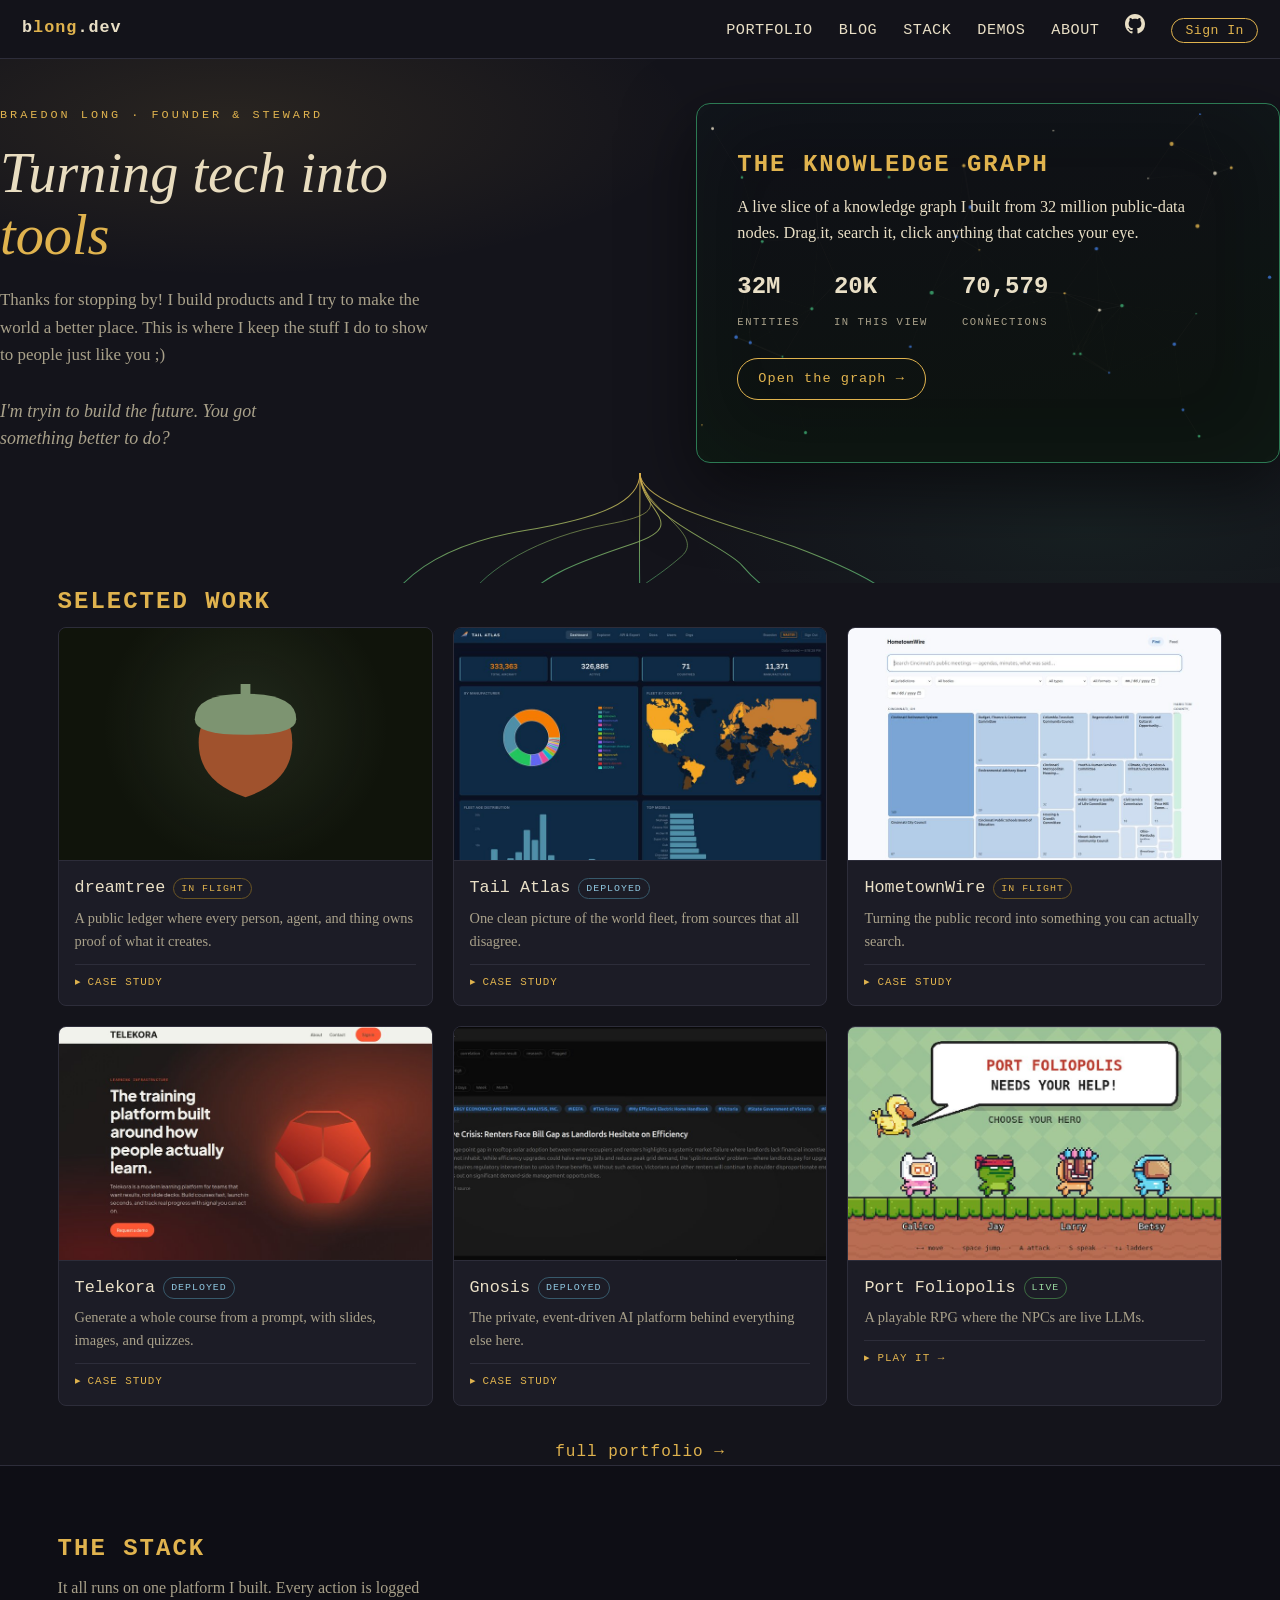
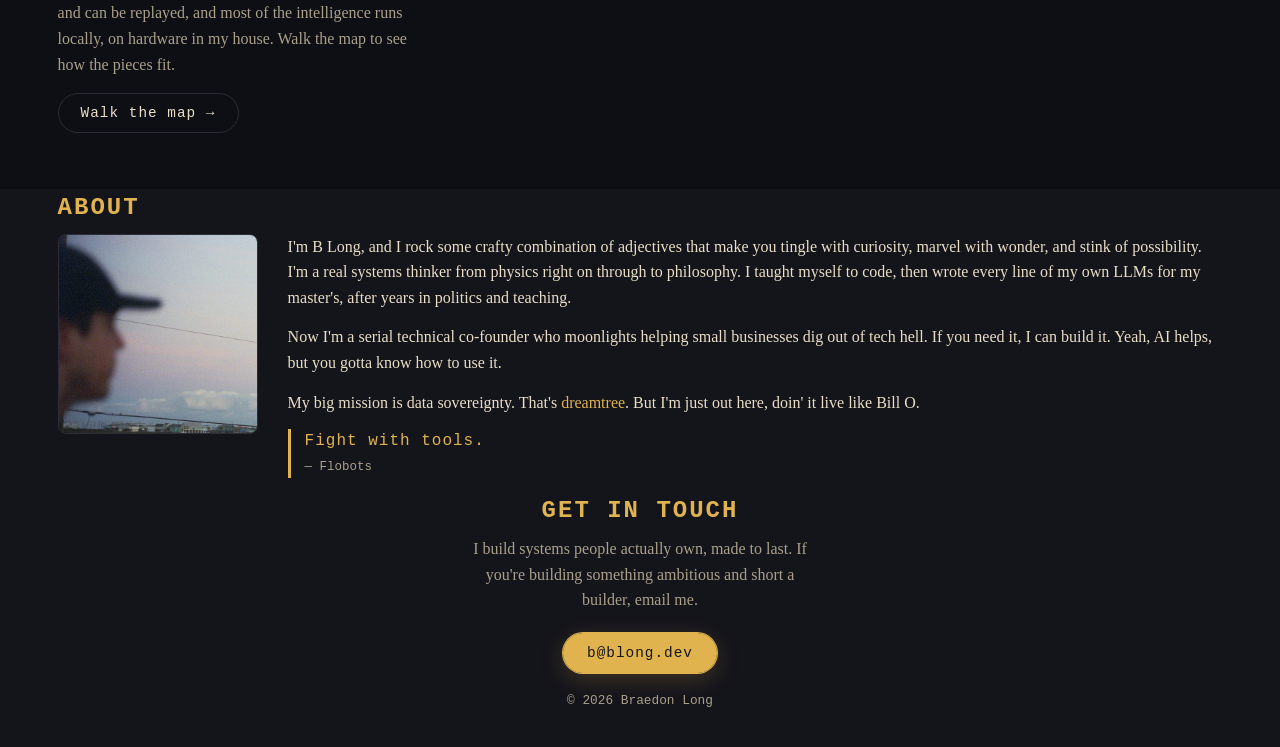
==== commit f230c372: "Facts: 25 agents (not 28), otter-docs 391 tests 28 double-counted a base-class module, a retired war" ====
--- a/index.html
+++ b/index.html
@@ -223,7 +223,7 @@
               <div class="case-body" hidden>
                 <p><b>What it does</b> Public and private data comes in through an ingestion layer and lands in a knowledge graph and a time-series warehouse. A layer of autonomous agents works over that data and sends results to a live dashboard.</p>
                 <p><b>The infrastructure flex</b> Go services move work across a message bus. Agents never call each other directly, so <strong>every agent action is an event I can audit</strong>. Behind the bus are Postgres, Neo4j, Elasticsearch, and Redis, and about 4,900 automated tests. It all runs on <strong>two consumer desktops connected by a 10 GbE link</strong>. Most of the intelligence runs on local models, so the high-volume work doesn't cost me per token.</p>
-                <p><b>How it's operated</b> I set the direction and the platform does the rest. 28 agents and 67 services keep it running without me in the loop day to day.</p>
+                <p><b>How it's operated</b> I set the direction and the platform does the rest. 25 agents and 67 services keep it running without me in the loop day to day.</p>
               </div>
             </div>
           </div>
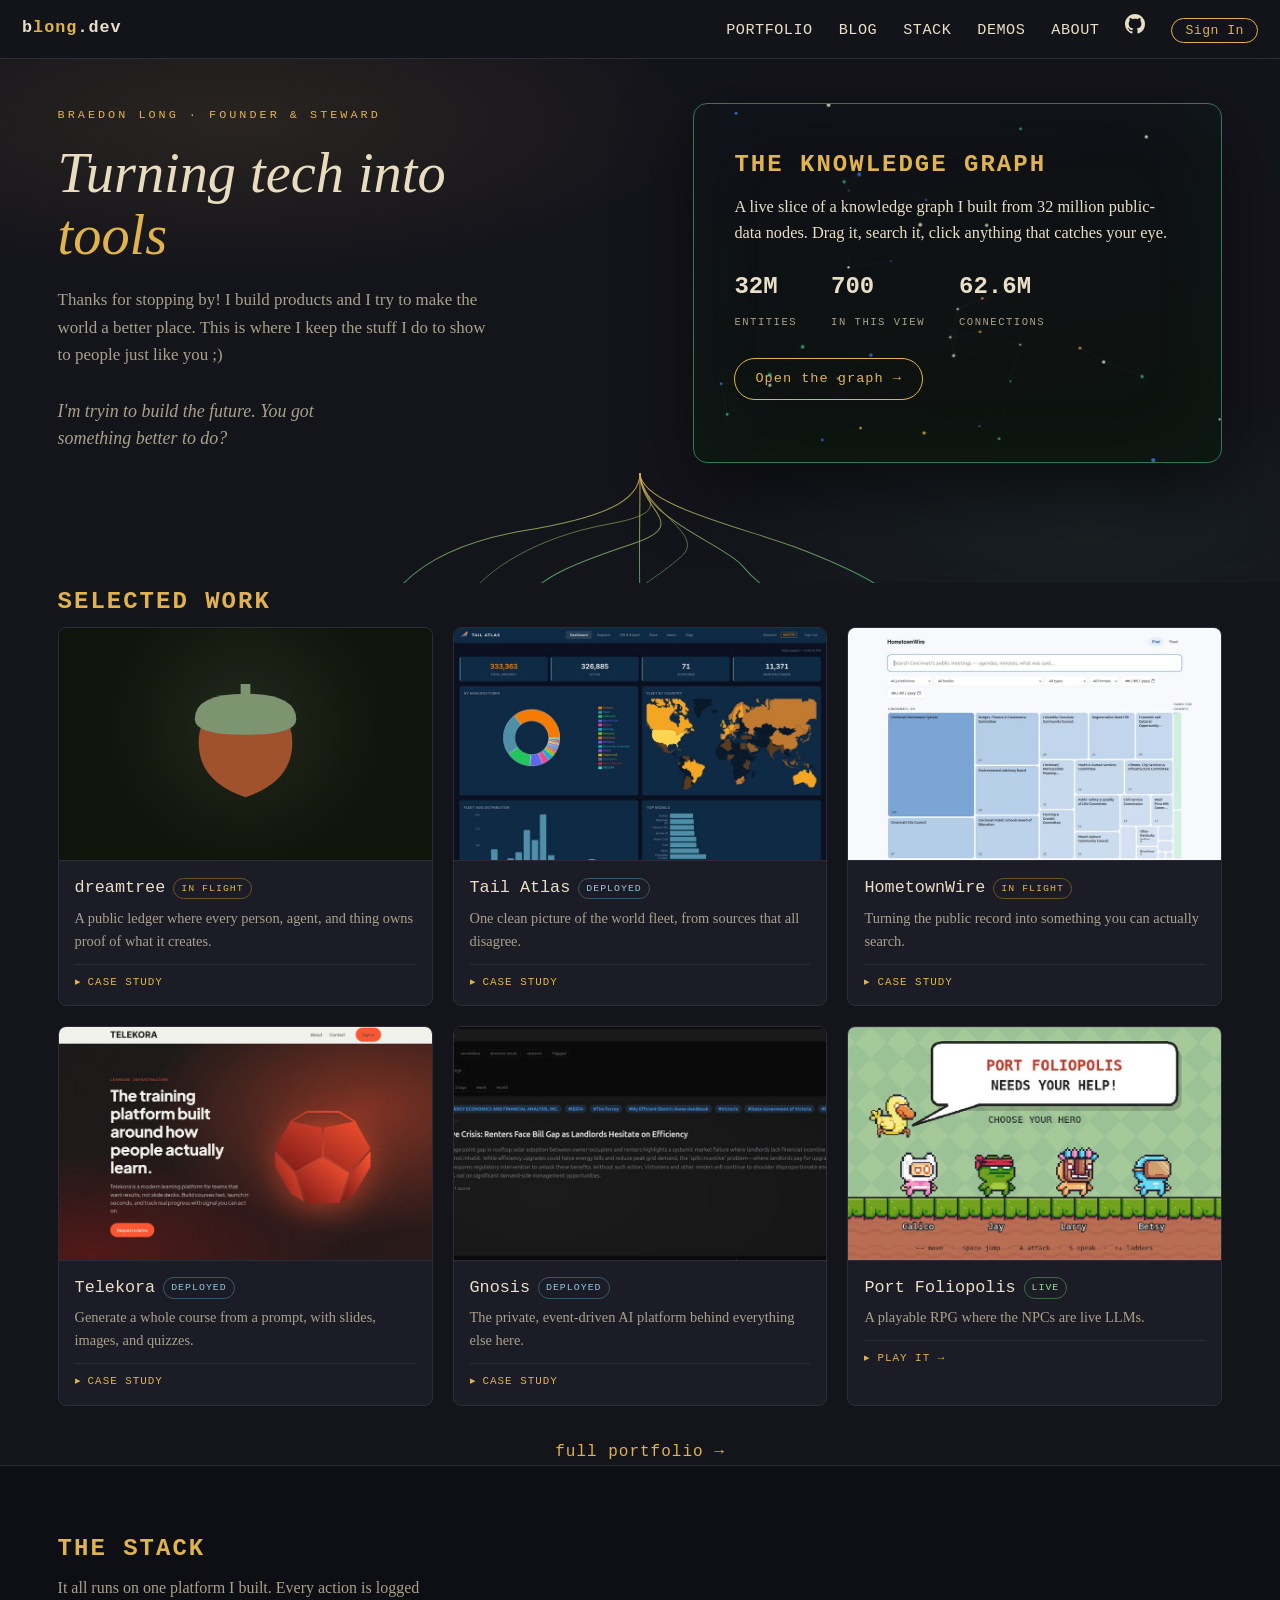
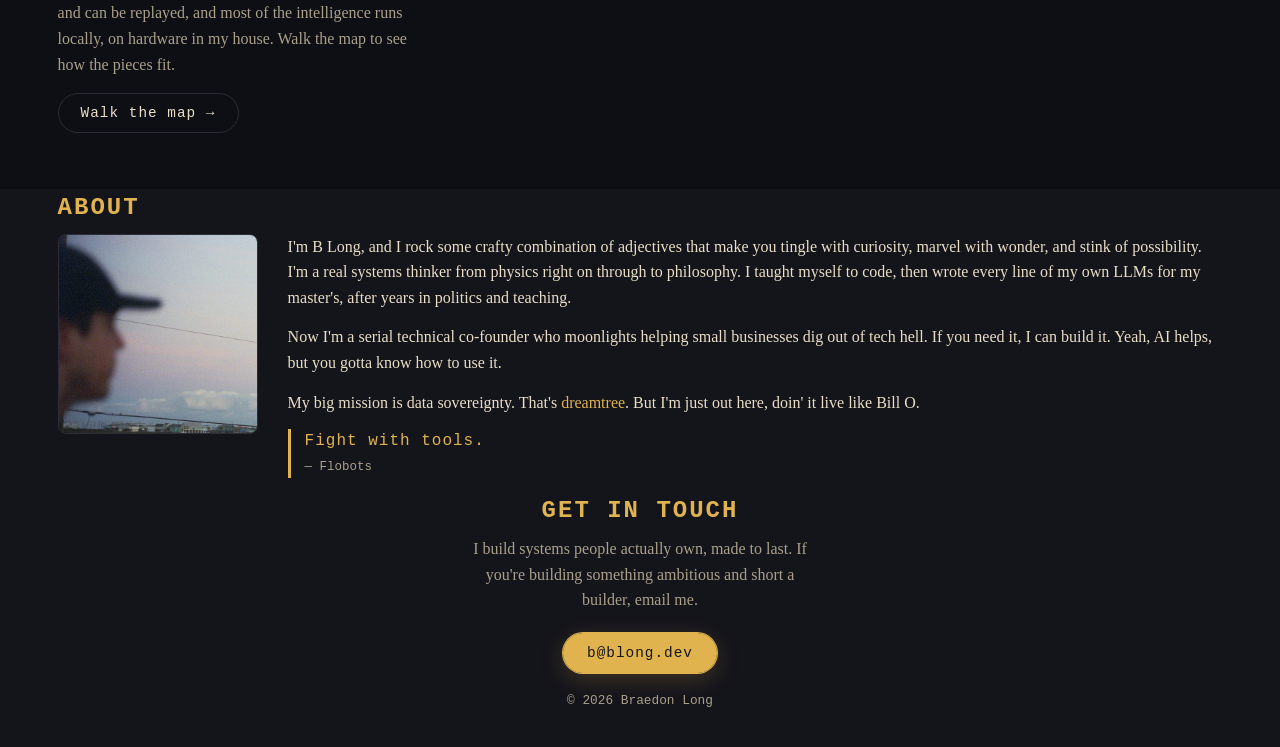
==== commit fb804b92: "Mobile: hero gutter, solid menu, hide desktop-only hint; live graph stats .dt-hero-grid's shorthand " ====
--- a/index.html
+++ b/index.html
@@ -20,7 +20,7 @@
 
     /* hero — canopy. Copy lives here; the roots pull the eye down into the graph. */
     .dt-hero{position:relative;padding:56px 0 0;overflow:hidden;}
-    .dt-hero-grid{display:grid;grid-template-columns:1.05fr .95fr;gap:clamp(32px,4vw,64px);align-items:center;padding:44px 0 6px;}
+    .dt-hero-grid{display:grid;grid-template-columns:1.05fr .95fr;gap:clamp(32px,4vw,64px);align-items:center;padding-top:44px;padding-bottom:6px;}
     .dt-hero-copy{min-width:0;}
     .dt-hero::before{content:"";position:absolute;inset:0;pointer-events:none;
       background:
@@ -127,8 +127,8 @@
             <p class="kg-line">A live slice of a knowledge graph I built from 32 million public-data nodes. Drag it, search it, click anything that catches your eye.</p>
             <div class="dt-stats">
               <div class="dt-stat"><b>32M</b><span>entities</span></div>
-              <div class="dt-stat"><b>20K</b><span>in this view</span></div>
-              <div class="dt-stat"><b>70,579</b><span>connections</span></div>
+              <div class="dt-stat"><b>700</b><span>in this view</span></div>
+              <div class="dt-stat"><b>62.6M</b><span>connections</span></div>
             </div>
             <span class="kg-cta">Open the graph →</span>
           </div>
--- a/site.css
+++ b/site.css
@@ -214,7 +214,7 @@
   .nav-links{
     display:none;position:absolute;top:100%;left:0;right:0;
     flex-direction:column;align-items:stretch;
-    background:rgba(20,20,27,.98);border-bottom:1px solid var(--line);
+    background:rgb(20,20,27);border-bottom:1px solid var(--line);
     padding:4px 0;box-shadow:0 14px 30px rgba(0,0,0,.55);
   }
   nav.open .nav-links{display:flex;}
